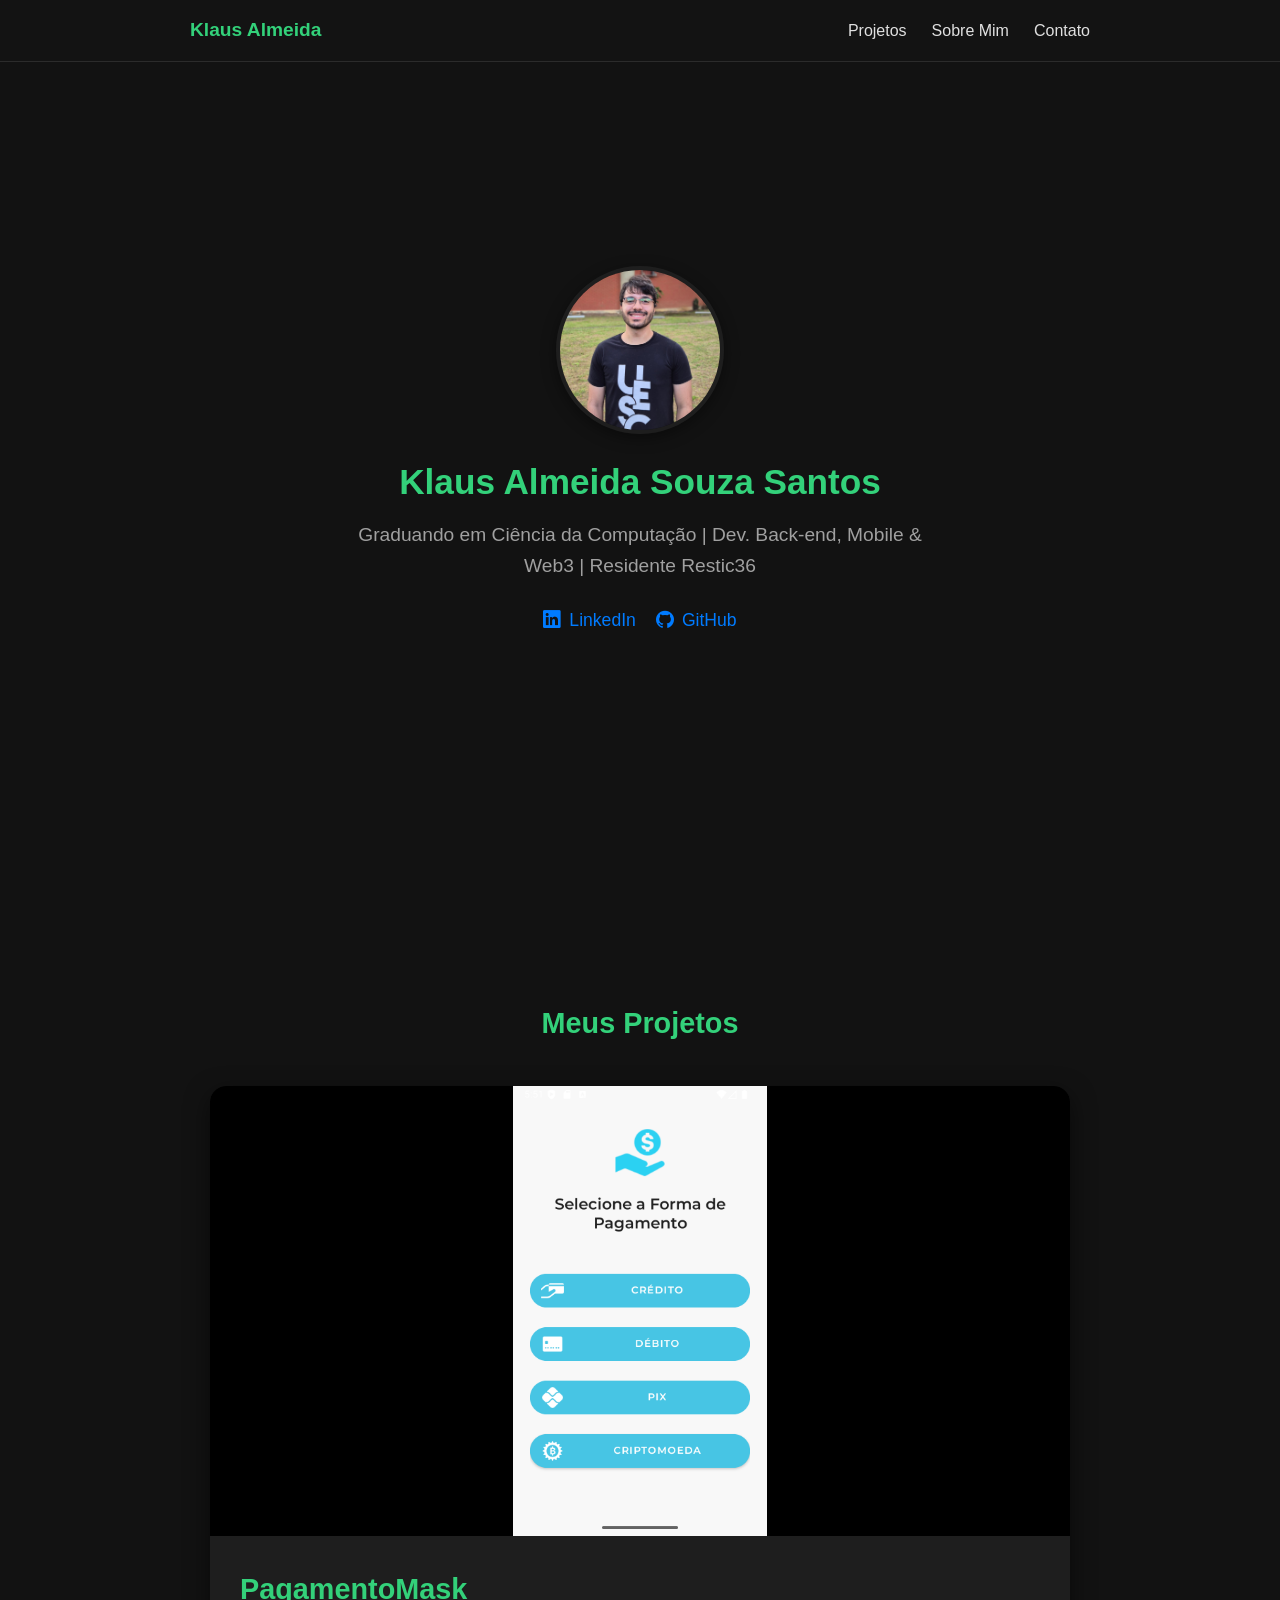
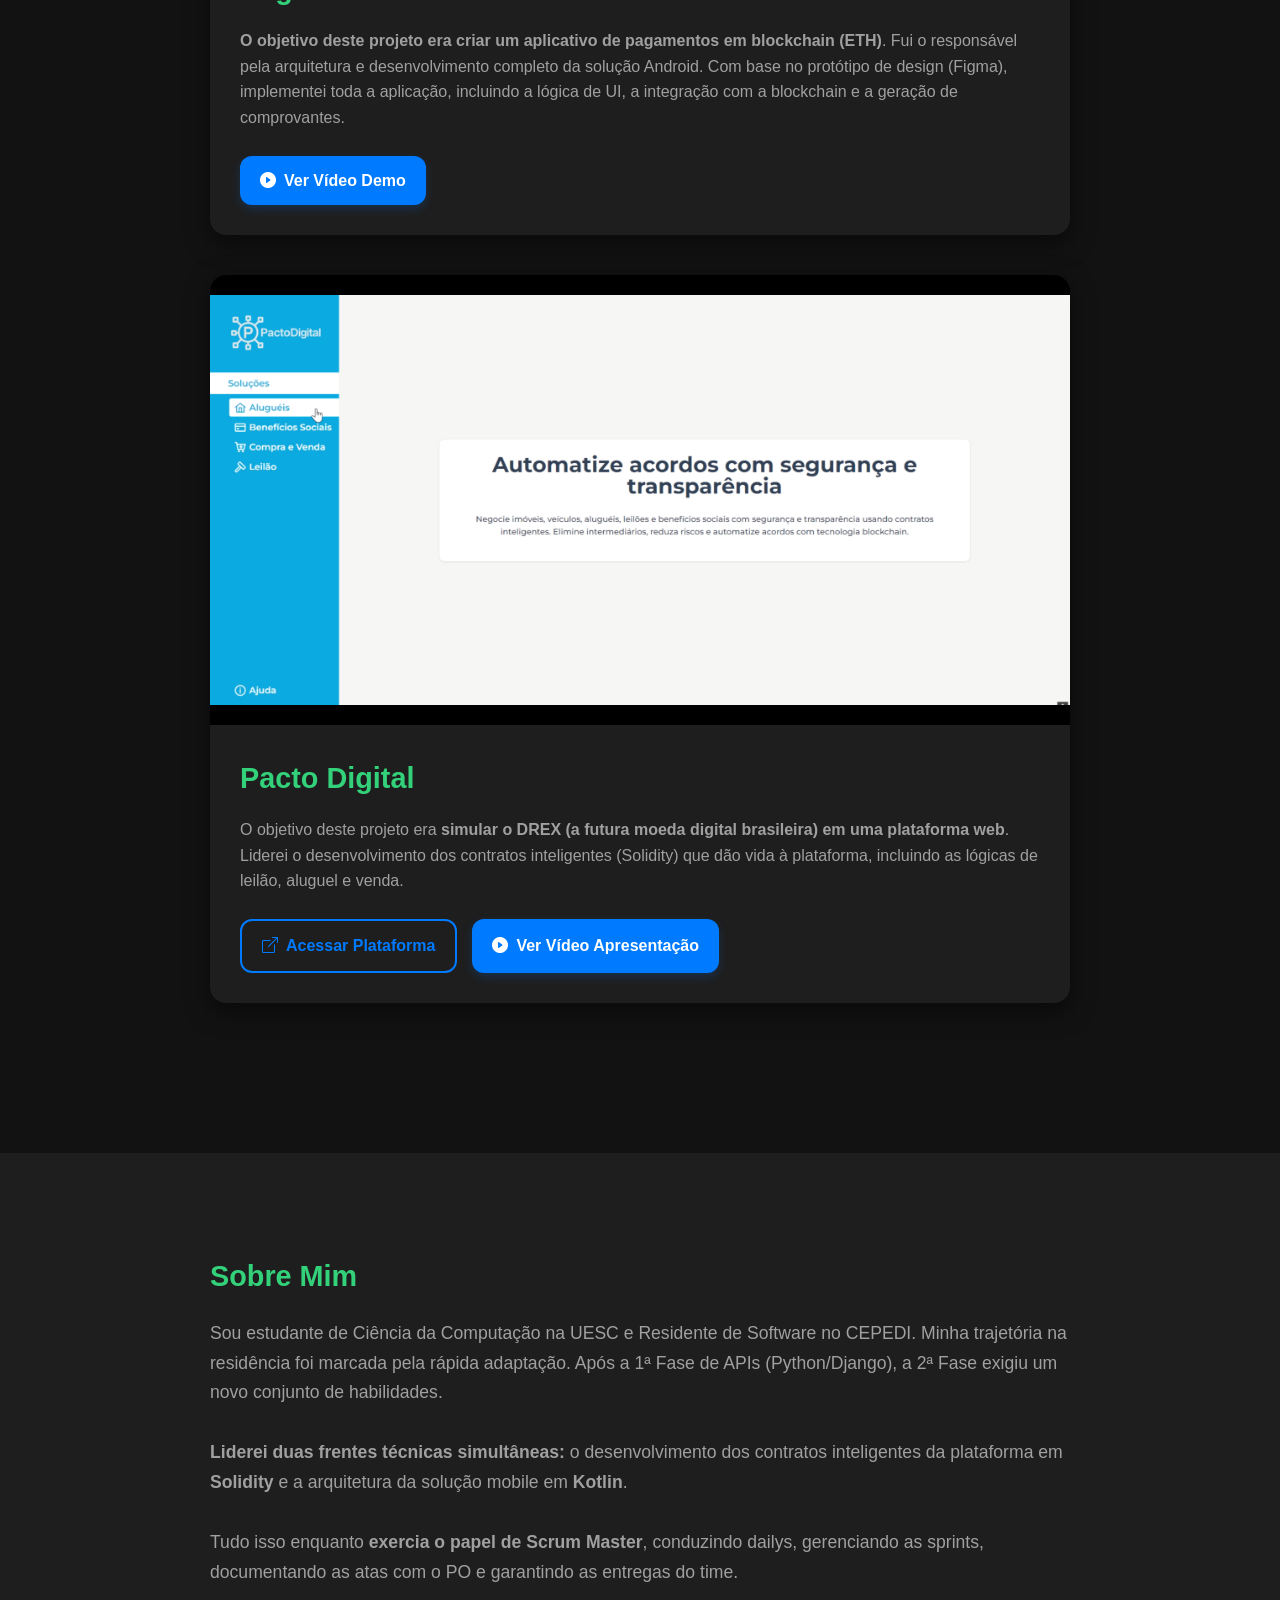
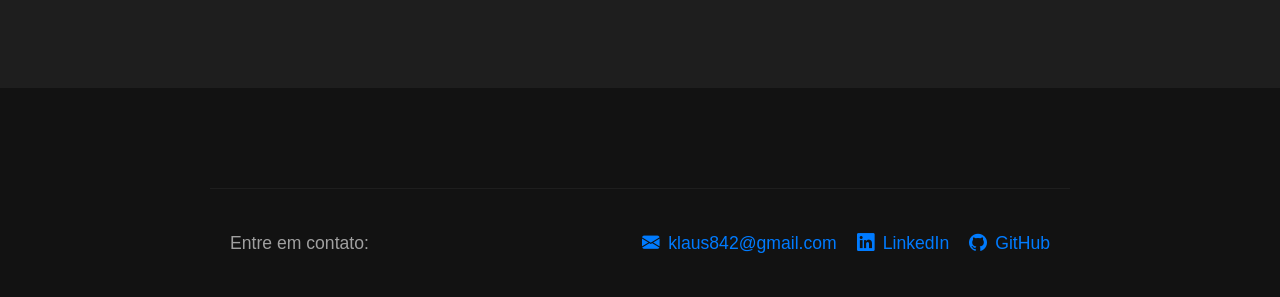
==== index.html @ fb078ffa "Versão final do portfólio" ====
<!DOCTYPE html>
<html lang="pt-br">
<head>
    <meta charset="UTF-8">
    <meta name="viewport" content="width=device-width, initial-scale=1.0">
    <title>Klaus Almeida - Portfólio de Desenvolvimento</title>
    
    <link rel="stylesheet" href="style.css">
    <link rel="stylesheet" href="https://cdn.jsdelivr.net/npm/bootstrap-icons@1.11.3/font/bootstrap-icons.min.css">
</head>
<body>

    <nav class="navbar">
        <div class="navbar-container">
            <a href="#" class="nav-logo">Klaus Almeida</a>
            <div class="nav-menu">
                <a href="#projetos" class="nav-link">Projetos</a>
                <a href="#sobre" class="nav-link">Sobre Mim</a>
                <a href="#contato" class="nav-link">Contato</a>
            </div>
        </div>
    </nav>

    <div class="container">
        <header id="hero" class="hero">
            <img src="foto-perfil.jpg" alt="Foto de Klaus Almeida" class="hero-foto">
            <h1 class="hero-nome">Klaus Almeida Souza Santos</h1>
            <p class="hero-titulo">
                Graduando em Ciência da Computação | Dev. Back-end, Mobile & Web3 | Residente Restic36
            </p>
            <div class="hero-links">
                <a href="https://www.linkedin.com/in/klausalmeida/" target="_blank" class="link-social">
                    <i class="bi bi-linkedin"></i> LinkedIn
                </a>
                <a href="https://github.com/KlausAlmeida1" target="_blank" class="link-social">
                    <i class="bi bi-github"></i> GitHub
                </a>
            </div>
        </header>

        <section id="projetos" class="projetos">
            <h2 class="titulo-secao" style="text-align: center; margin-bottom: 40px;">
                Meus Projetos
            </h2>

            <div class="card-projeto animate-on-scroll">
                <img src="print-app.png" alt="Print do App Android de Pagamentos" class="projeto-imagem">
                <div class="projeto-info">
                    <h2 class="projeto-titulo">PagamentoMask</h2>
                    <p class="projeto-descricao">
                        <strong>O objetivo deste projeto era criar um aplicativo de pagamentos em blockchain (ETH)</strong>. Fui o responsável pela arquitetura e desenvolvimento completo da solução Android. Com base no protótipo de design (Figma), implementei toda a aplicação, incluindo a lógica de UI, a integração com a blockchain e a geração de comprovantes.
                    </p>
                    <div class="projeto-links">
                        <a href="https://youtu.be/_PMYZxXqhNw" target="_blank" class="botao-projeto">
                            <i class="bi bi-play-circle-fill"></i> Ver Vídeo Demo
                        </a>
                    </div>
                </div>
            </div>

            <div class="card-projeto animate-on-scroll">
                <img src="print-web.png" alt="Print da Plataforma Pacto Digital" class="projeto-imagem">
                <div class="projeto-info">
                    <h2 class="projeto-titulo">Pacto Digital</h2>
                    <p class="projeto-descricao">
                        O objetivo deste projeto era <strong>simular o DREX (a futura moeda digital brasileira) em uma plataforma web</strong>. Liderei o desenvolvimento dos contratos inteligentes (Solidity) que dão vida à plataforma, incluindo as lógicas de leilão, aluguel e venda.
                    </p>
                    <div class="projeto-links">
                        <a href="https://projeto-drex-restic36.vercel.app/" target="_blank" class="botao-projeto botao-destaque">
                            <i class="bi bi-box-arrow-up-right"></i> Acessar Plataforma
                        </a>
                        <a href="https://youtu.be/BgSOSn-9abc" target="_blank" class="botao-projeto">
                            <i class="bi bi-play-circle-fill"></i> Ver Vídeo Apresentação
                        </a>
                    </div>
                </div>
            </div>
        </section>
    </div> <section id="sobre" class="sobre-section-fullwidth animate-on-scroll">
        <div class="container"> <div class="sobre-content">
                <h2 class="titulo-secao">Sobre Mim</h2>
                <p>
                    Sou estudante de Ciência da Computação na UESC e Residente de Software no CEPEDI. Minha trajetória na residência foi marcada pela rápida adaptação. Após a 1ª Fase de APIs (Python/Django), a 2ª Fase exigiu um novo conjunto de habilidades.
                    <br><br>
                    <strong>Liderei duas frentes técnicas simultâneas:</strong> o desenvolvimento dos contratos inteligentes da plataforma em <strong>Solidity</strong> e a arquitetura da solução mobile em <strong>Kotlin</strong>.
                    <br><br>
                    Tudo isso enquanto <strong>exercia o papel de Scrum Master</strong>, conduzindo dailys, gerenciando as sprints, documentando as atas com o PO e garantindo as entregas do time.
                </p>
            </div>
        </div>
    </section>


    <div class="container"> <footer id="contato" class="rodape">
            <p>Entre em contato:</p>
            <div class="rodape-links">
                <a href="mailto:klaus842@gmail.com" class="link-social">
                    <i class="bi bi-envelope-fill"></i> klaus842@gmail.com
                </a>
                <a href="https://www.linkedin.com/in/klausalmeida/" target="_blank" class="link-social">
                    <i class="bi bi-linkedin"></i> LinkedIn
                </a>
                <a href="https://github.com/KlausAlmeida1" target="_blank" class="link-social">
                    <i class="bi bi-github"></i> GitHub
                </a>
            </div>
        </footer>
    </div> <script>
        const elementosParaAnimar = document.querySelectorAll('.animate-on-scroll');
        const observador = new IntersectionObserver((entradas) => {
            entradas.forEach(entrada => {
                if (entrada.isIntersecting) {
                    entrada.target.classList.add('is-visible');
                    observador.unobserve(entrada.target);
                }
            });
        }, {
            threshold: 0.1
        });
        elementosParaAnimar.forEach(el => {
            observador.observe(el);
        });
    </script>

</body>
</html>
---- style.css ----
/* =======================
   CONFIGURAÇÃO GERAL E TEMA
   ======================= */
:root {
    --cor-fundo: #121212;
    --cor-card: #1E1E1E;
    --cor-texto: #E0E0E0;
    --cor-texto-secundario: #a0a0a0;
    --cor-destaque: #33D17A;
    --cor-azul: #007BFF;
    --cor-azul-hover: #3395ff;
}

html {
    scroll-behavior: smooth;
}

body {
    font-family: -apple-system, BlinkMacSystemFont, "Segoe UI", Roboto, Helvetica, Arial, sans-serif;
    background-color: var(--cor-fundo);
    color: var(--cor-texto);
    margin: 0;
    padding: 0;
    line-height: 1.6;
}

.container {
    max-width: 900px;
    margin: 0 auto;
    padding: 0 20px;
    width: 100%;
    box-sizing: border-box;
}

/* =======================
   SEÇÃO 0: NAVBAR
   ======================= */
.navbar {
    position: fixed;
    top: 0;
    left: 0;
    width: 100%;
    padding: 15px 30px;
    background-color: rgba(20, 20, 20, 0.7);
    backdrop-filter: blur(10px);
    -webkit-backdrop-filter: blur(10px);
    border-bottom: 1px solid rgba(255, 255, 255, 0.1);
    z-index: 1000;
    box-sizing: border-box; 
}

.navbar-container {
    max-width: 900px;
    margin: 0 auto;
    display: flex;
    justify-content: space-between;
    align-items: center;
}

.nav-logo {
    color: var(--cor-destaque);
    font-weight: bold;
    font-size: 1.2rem;
    text-decoration: none;
}

.nav-menu {
    display: flex;
    gap: 25px;
}

.nav-link {
    color: var(--cor-texto);
    text-decoration: none;
    font-weight: 500;
    transition: color 0.2s;
}

.nav-link:hover {
    color: var(--cor-destaque);
}


/* =======================
   SEÇÃO 1: ABERTURA (HERO)
   ======================= */
.hero {
    display: flex;
    flex-direction: column;
    justify-content: center;
    align-items: center;
    min-height: 100vh;
    margin-bottom: 80px;
    padding: 0 20px;
    text-align: center;
}

.hero-foto {
    width: 160px;
    height: 160px;
    border-radius: 50%;
    border: 4px solid var(--cor-card);
    box-shadow: 0 4px 15px rgba(0, 0, 0, 0.4);
    object-fit: cover;
    object-position: center 25%;
}

.hero-nome {
    color: var(--cor-destaque);
    font-size: 2.2rem;
    margin: 20px 0 10px 0;
}

.hero-titulo {
    font-size: 1.2rem;
    color: var(--cor-texto-secundario);
    margin: 0;
    max-width: 600px;
}

.hero-links {
    margin-top: 25px;
    display: flex;
    gap: 20px;
}


/* =======================
   SEÇÃO 2: PROJETOS
   ======================= */
.projetos {
    padding-top: 20px;
    margin-bottom: 150px; /* Espaço ANTES da seção "Sobre" */
}
   
.card-projeto {
    background-color: var(--cor-card);
    border-radius: 16px;
    margin-bottom: 40px;
    box-shadow: 0 8px 25px rgba(0, 0, 0, 0.5);
    overflow: hidden;
    transition: transform 0.3s ease;
}

.card-projeto:hover {
    transform: translateY(-5px);
}

.projeto-imagem {
    width: 100%;
    height: 450px;
    display: block;
    object-fit: contain;
    background-color: #000000;
}

.projeto-info {
    padding: 30px;
}

.projeto-titulo {
    color: var(--cor-destaque);
    font-size: 1.8rem;
    margin-top: 0;
    margin-bottom: 10px;
}

.projeto-descricao {
    font-size: 1rem;
    color: var(--cor-texto-secundario);
}

.projeto-links {
    margin-top: 25px;
    display: flex;
    flex-wrap: wrap;
    gap: 15px;
}

.botao-projeto {
    display: inline-flex;
    align-items: center;
    gap: 8px;
    background-color: var(--cor-azul);
    color: #ffffff;
    padding: 12px 20px;
    border-radius: 12px;
    text-decoration: none;
    font-weight: bold;
    font-size: 1rem;
    transition: all 0.2s ease;
    box-shadow: 0 4px 10px rgba(0, 123, 255, 0.2);
}

.botao-projeto:hover {
    background-color: var(--cor-azul-hover);
    transform: translateY(-2px);
    box-shadow: 0 6px 15px rgba(0, 123, 255, 0.4);
}

.botao-destaque {
    background-color: transparent;
    border: 2px solid var(--cor-azul);
    color: var(--cor-azul);
    box-shadow: none;
}
.botao-destaque:hover {
    background-color: var(--cor-azul);
    color: #ffffff;
    box-shadow: 0 6px 15px rgba(0, 123, 255, 0.4);
}


/* =======================
   SEÇÃO 3: SOBRE MIM (NOVO ESTILO)
   ======================= */
.titulo-secao {
    color: var(--cor-destaque);
    font-size: 1.8rem;
    margin-top: 0;
    margin-bottom: 20px;
}

/* Esta é a barra de fundo de tela cheia */
.sobre-section-fullwidth {
    background-color: var(--cor-card); /* Fundo da cor do card */
    padding: 100px 0; /* Espaçamento vertical */
    margin-bottom: 100px; /* Espaço ANTES do rodapé */
}

/* Este é o conteúdo (texto) dentro da barra */
.sobre-content {
    background-color: transparent; 
    padding: 0;
}

.sobre-content p {
    font-size: 1.1rem;
    color: var(--cor-texto-secundario);
    margin-bottom: 0;
    line-height: 1.7; /* Aumenta o espaçamento entre linhas no "Sobre" */
}


/* =======================
   SEÇÃO 4: RODAPÉ (COMO ERA ANTES)
   ======================= */
.rodape {
    text-align: center;
    border-top: 1px solid var(--cor-card);
    padding: 40px 20px;
    color: var(--cor-texto-secundario);
    
    display: flex;
    flex-direction: row;
    justify-content: space-between;
    align-items: center;
    flex-wrap: wrap;
    gap: 20px;
}

.rodape p {
    font-size: 1.1rem;
    margin: 0;
    font-weight: 500;
}

.rodape-links {
    display: flex;
    flex-direction: row;
    align-items: center;
    gap: 20px;
    flex-wrap: wrap;
    justify-content: center;
}

.link-social {
    display: inline-flex;
    align-items: center;
    gap: 8px;
    color: var(--cor-azul);
    text-decoration: none;
    font-size: 1.1rem;
    font-weight: 500;
    transition: color 0.2s;
}

.link-social:hover {
    color: var(--cor-azul-hover);
    text-decoration: underline;
}


/* ===================================
   ANIMAÇÃO DE SCROLL (CONFIÁVEL)
   =================================== */
.animate-on-scroll {
    opacity: 0;
    transform: translateY(20px);
    transition: opacity 0.6s ease-out, transform 0.6s ease-out;
}

.animate-on-scroll.is-visible {
    opacity: 1;
    transform: translateY(0);
}


/* ===================================
   CORREÇÃO DE "PULO" DO LINK (OFFSET)
   =================================== */
#projetos, #sobre, #contato {
    scroll-margin-top: 100px;
}


/* =======================
   AJUSTE PARA CELULAR
   ======================= */
@media (max-width: 768px) {
    .nav-logo {
        display: none;
    }
    .navbar-container {
        justify-content: center;
    }

    .hero {
        min-height: 90vh; 
        margin-bottom: 60px;
    }
    .hero-nome {
        font-size: 1.8rem;
    }
    .hero-titulo {
        font-size: 1rem;
    }
    
    .projeto-titulo, .titulo-secao {
        font-size: 1.5rem;
    }

    .projeto-imagem {
        height: 300px;
    }

    .projeto-info {
        padding: 20px;
    }
    
    .sobre-section-fullwidth {
        padding: 60px 20px; /* Adicionado padding lateral */
        margin-bottom: 60px;
    }

    .projetos {
        margin-bottom: 80px; 
    }

    .projeto-links {
        flex-direction: column;
        text-align: center;
    }
    
    .rodape {
        flex-direction: column;
        gap: 25px;
    }
    .rodape-links {
        flex-direction: column;
        gap: 20px;
    }
}
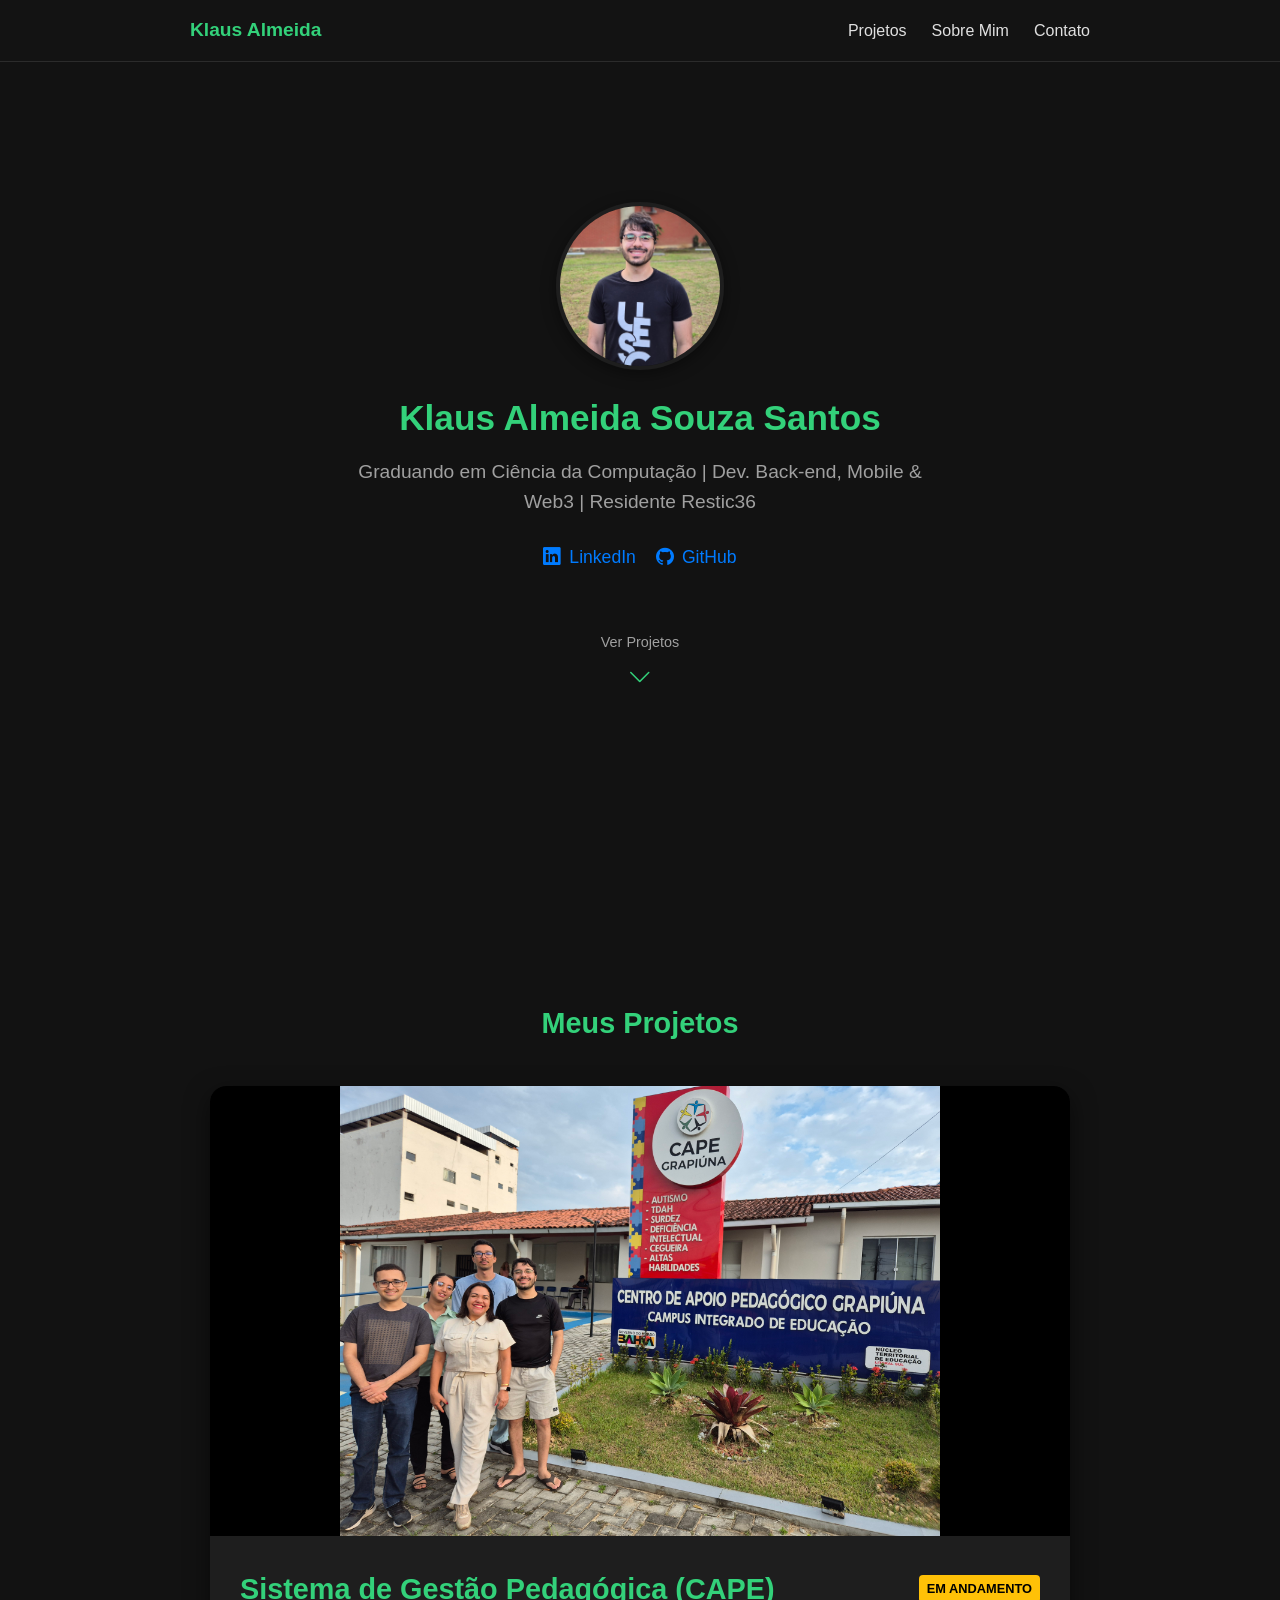
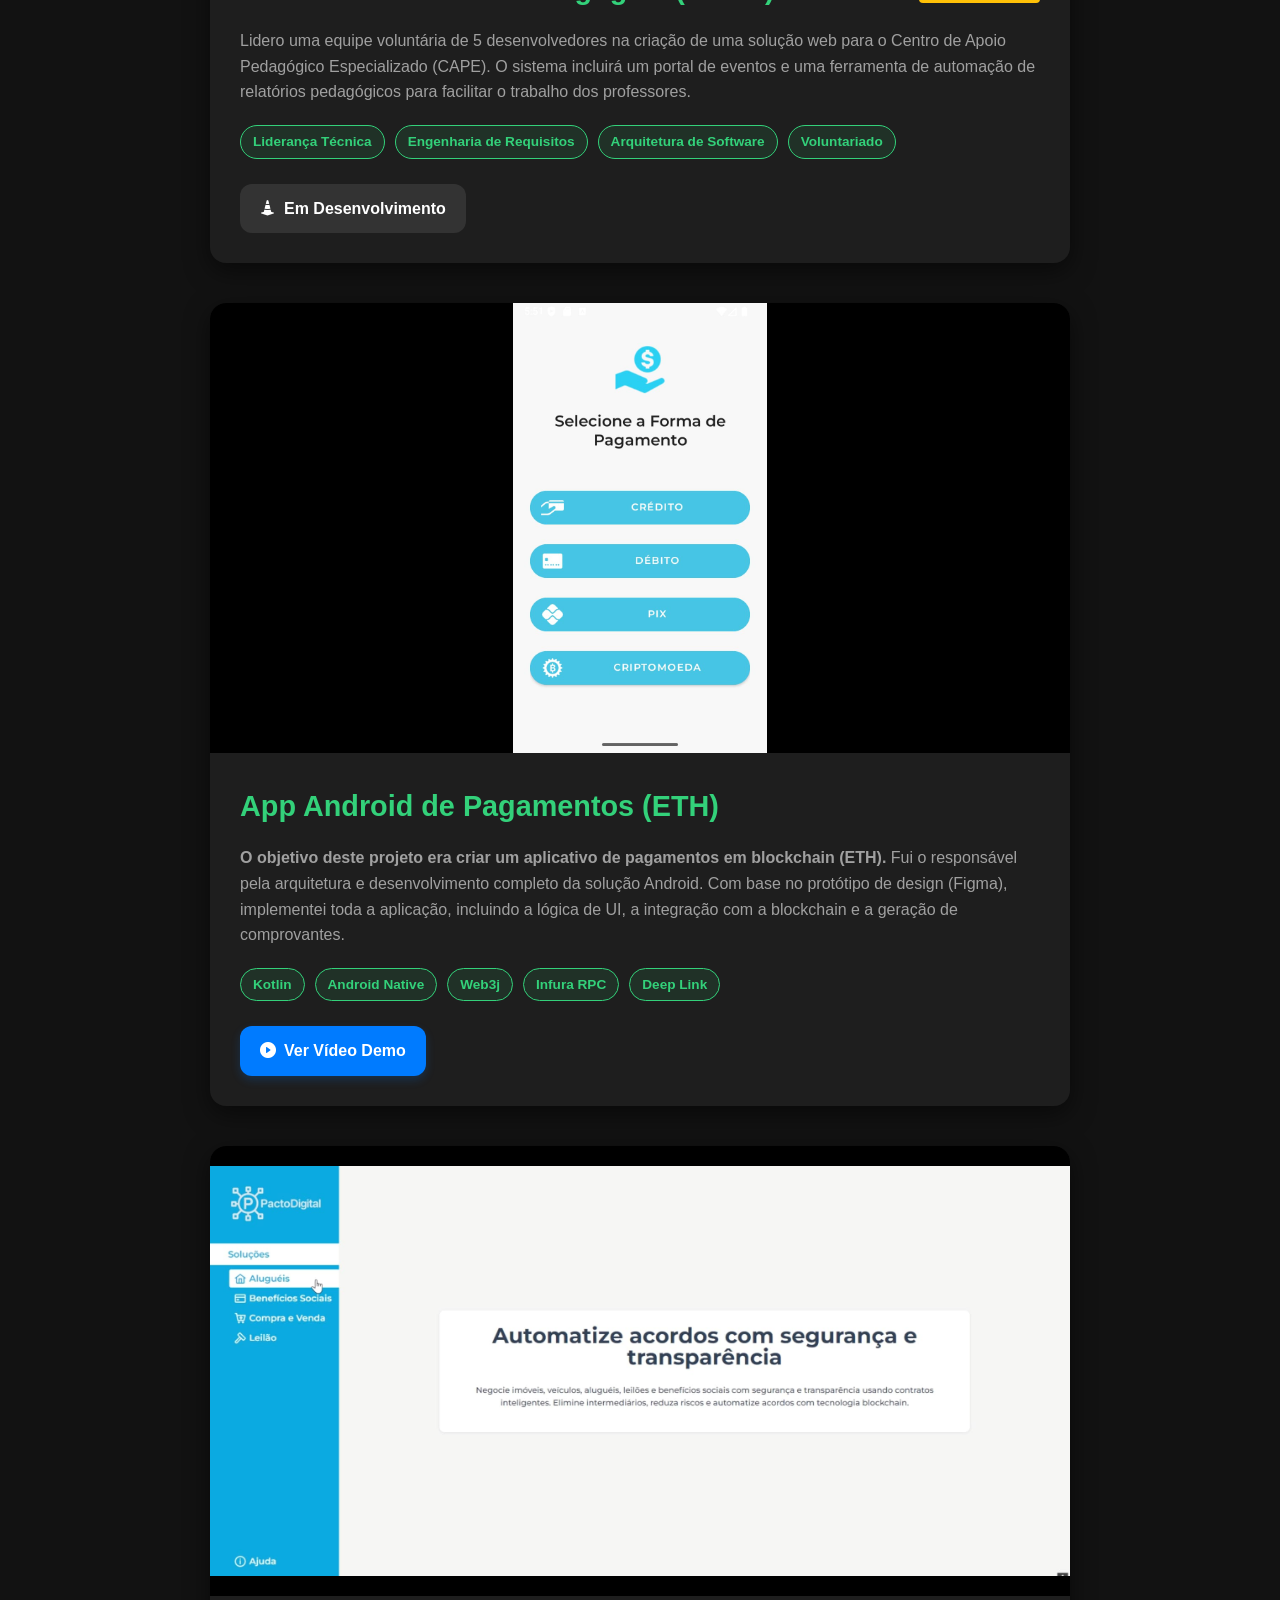
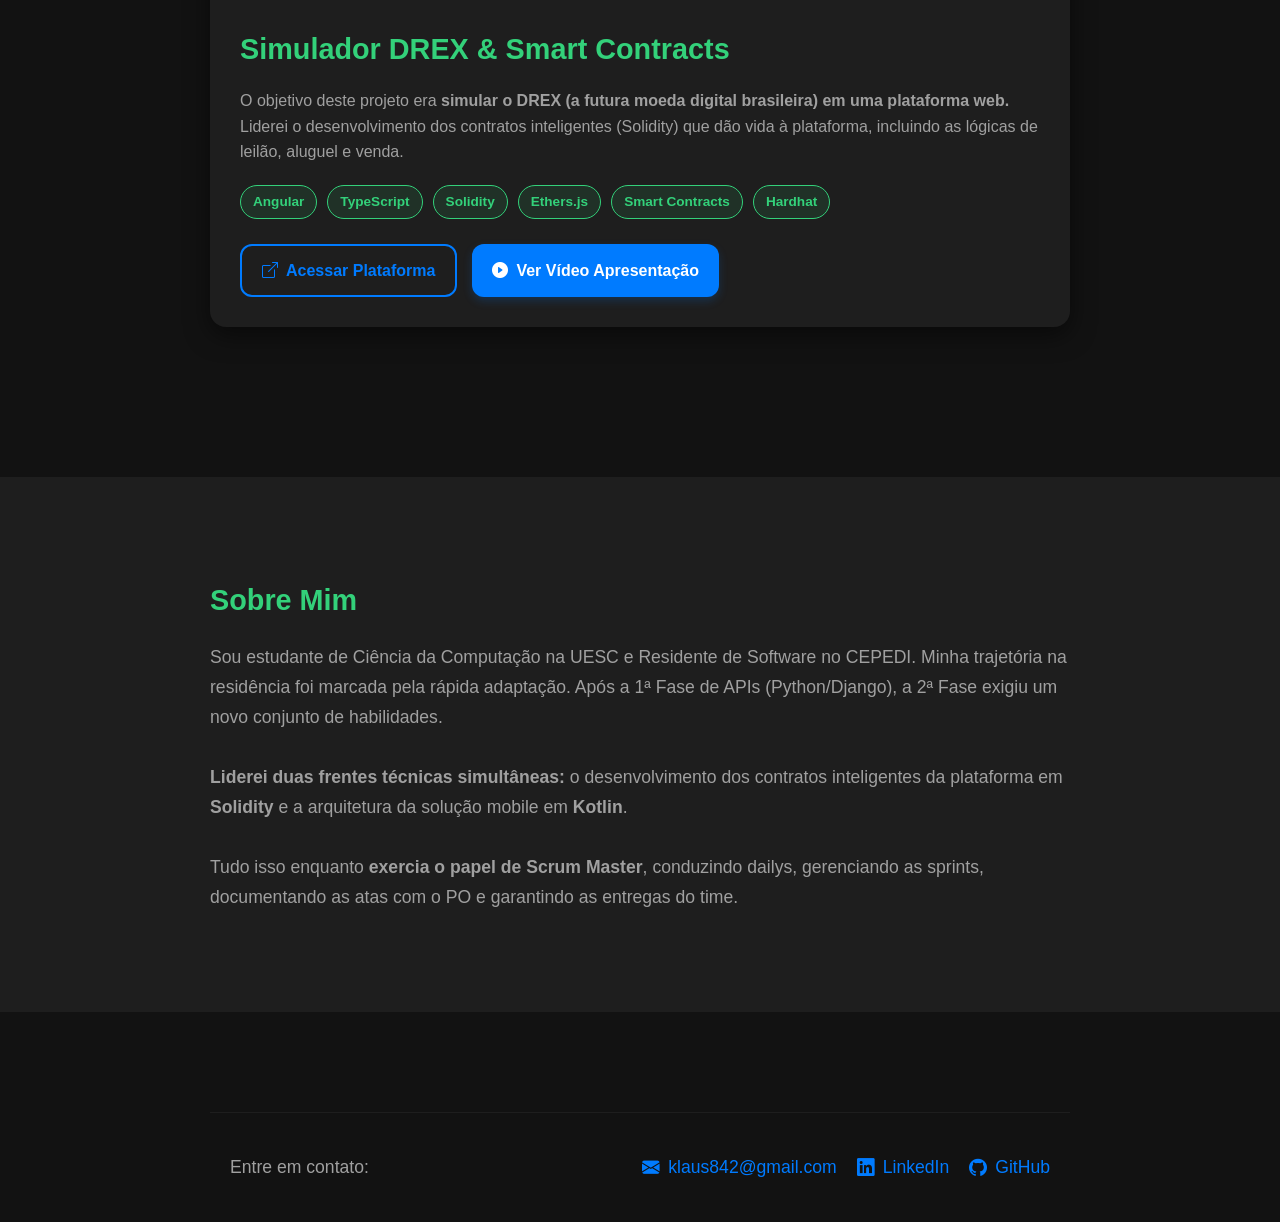
==== commit 4c0d9968: "Ajustes responsividade e novo projeto com stacks" ====
--- a/index.html
+++ b/index.html
@@ -22,13 +22,17 @@
     </nav>
 
     <div class="container">
+
         <header id="hero" class="hero">
-            <img src="foto-perfil.jpg" alt="Foto de Klaus Almeida" class="hero-foto">
-            <h1 class="hero-nome">Klaus Almeida Souza Santos</h1>
-            <p class="hero-titulo">
+            <img src="foto-perfil.jpg" alt="Foto de Klaus Almeida" class="hero-foto hero-anim">
+            
+            <h1 class="hero-nome hero-anim delay-1">Klaus Almeida Souza Santos</h1>
+            
+            <p class="hero-titulo hero-anim delay-2">
                 Graduando em Ciência da Computação | Dev. Back-end, Mobile & Web3 | Residente Restic36
             </p>
-            <div class="hero-links">
+            
+            <div class="hero-links hero-anim delay-3">
                 <a href="https://www.linkedin.com/in/klausalmeida/" target="_blank" class="link-social">
                     <i class="bi bi-linkedin"></i> LinkedIn
                 </a>
@@ -36,6 +40,11 @@
                     <i class="bi bi-github"></i> GitHub
                 </a>
             </div>
+
+            <a href="#projetos" class="scroll-indicator hero-anim delay-3">
+                <p>Ver Projetos</p>
+                <i class="bi bi-chevron-down"></i>
+            </a>
         </header>
 
         <section id="projetos" class="projetos">
@@ -44,12 +53,49 @@
             </h2>
 
             <div class="card-projeto animate-on-scroll">
-                <img src="print-app.png" alt="Print do App Android de Pagamentos" class="projeto-imagem">
+                <img src="foto-cape.jpg" alt="Equipe do Projeto CAPE Grapiúna" class="projeto-imagem" style="object-position: center;">
+                
                 <div class="projeto-info">
-                    <h2 class="projeto-titulo">PagamentoMask</h2>
+                    <div style="display: flex; justify-content: space-between; align-items: center; margin-bottom: 10px; flex-wrap: wrap; gap: 10px;">
+                        <h2 class="projeto-titulo" style="margin-bottom: 0;">Sistema de Gestão Pedagógica (CAPE)</h2>
+                        <span style="background-color: #FFC107; color: #000; padding: 4px 8px; border-radius: 4px; font-size: 0.8rem; font-weight: bold;">EM ANDAMENTO</span>
+                    </div>
+
                     <p class="projeto-descricao">
-                        <strong>O objetivo deste projeto era criar um aplicativo de pagamentos em blockchain (ETH)</strong>. Fui o responsável pela arquitetura e desenvolvimento completo da solução Android. Com base no protótipo de design (Figma), implementei toda a aplicação, incluindo a lógica de UI, a integração com a blockchain e a geração de comprovantes.
+                        Lidero uma equipe voluntária de 5 desenvolvedores na criação de uma solução web para o Centro de Apoio Pedagógico Especializado (CAPE). O sistema incluirá um portal de eventos e uma ferramenta de automação de relatórios pedagógicos para facilitar o trabalho dos professores.
                     </p>
+
+                    <div class="tech-stack">
+                        <span class="tech-tag">Liderança Técnica</span>
+                        <span class="tech-tag">Engenharia de Requisitos</span>
+                        <span class="tech-tag">Arquitetura de Software</span>
+                        <span class="tech-tag">Voluntariado</span>
+                    </div>
+
+                    <div class="projeto-links">
+                        <span class="botao-projeto" style="background-color: #333; cursor: default; box-shadow: none;">
+                            <i class="bi bi-cone-striped"></i> Em Desenvolvimento
+                        </span>
+                    </div>
+                </div>
+            </div>
+
+            <div class="card-projeto animate-on-scroll">
+                <img src="print-app.jpg" alt="Gateway de Pagamentos Blockchain" class="projeto-imagem">
+                <div class="projeto-info">
+                    <h2 class="projeto-titulo">App Android de Pagamentos (ETH)</h2>
+                    <p class="projeto-descricao">
+                        <strong>O objetivo deste projeto era criar um aplicativo de pagamentos em blockchain (ETH).</strong> Fui o responsável pela arquitetura e desenvolvimento completo da solução Android. Com base no protótipo de design (Figma), implementei toda a aplicação, incluindo a lógica de UI, a integração com a blockchain e a geração de comprovantes.
+                    </p>
+                    
+                    <div class="tech-stack">
+                        <span class="tech-tag">Kotlin</span>
+                        <span class="tech-tag">Android Native</span>
+                        <span class="tech-tag">Web3j</span>
+                        <span class="tech-tag">Infura RPC</span>
+                        <span class="tech-tag">Deep Link</span>
+                    </div>
+
                     <div class="projeto-links">
                         <a href="https://youtu.be/_PMYZxXqhNw" target="_blank" class="botao-projeto">
                             <i class="bi bi-play-circle-fill"></i> Ver Vídeo Demo
@@ -59,12 +105,22 @@
             </div>
 
             <div class="card-projeto animate-on-scroll">
-                <img src="print-web.png" alt="Print da Plataforma Pacto Digital" class="projeto-imagem">
+                <img src="print-web.jpg" alt="Print da Plataforma Pacto Digital" class="projeto-imagem">
                 <div class="projeto-info">
-                    <h2 class="projeto-titulo">Pacto Digital</h2>
+                    <h2 class="projeto-titulo">Simulador DREX & Smart Contracts</h2>
                     <p class="projeto-descricao">
-                        O objetivo deste projeto era <strong>simular o DREX (a futura moeda digital brasileira) em uma plataforma web</strong>. Liderei o desenvolvimento dos contratos inteligentes (Solidity) que dão vida à plataforma, incluindo as lógicas de leilão, aluguel e venda.
+                        O objetivo deste projeto era <strong>simular o DREX (a futura moeda digital brasileira) em uma plataforma web.</strong> Liderei o desenvolvimento dos contratos inteligentes (Solidity) que dão vida à plataforma, incluindo as lógicas de leilão, aluguel e venda.
                     </p>
+
+                    <div class="tech-stack">
+                        <span class="tech-tag">Angular</span>
+                        <span class="tech-tag">TypeScript</span>
+                        <span class="tech-tag">Solidity</span>
+                        <span class="tech-tag">Ethers.js</span>
+                        <span class="tech-tag">Smart Contracts</span>
+                        <span class="tech-tag">Hardhat</span>
+                    </div>
+
                     <div class="projeto-links">
                         <a href="https://projeto-drex-restic36.vercel.app/" target="_blank" class="botao-projeto botao-destaque">
                             <i class="bi bi-box-arrow-up-right"></i> Acessar Plataforma
--- a/style.css
+++ b/style.css
@@ -124,13 +124,61 @@
     gap: 20px;
 }
 
+/* ===================================
+   INDICADOR DE SCROLL (SETA)
+   =================================== */
+.scroll-indicator {
+    margin-top: 60px;
+    animation: bounce 2s infinite;
+    opacity: 0.8;
+    
+    /* CORREÇÃO DO SUBLINHADO ROXO */
+    text-decoration: none;       /* Remove a linha de baixo */
+    color: var(--cor-texto-secundario); /* Força a cor cinza (tira o roxo de visitado) */
+    
+    cursor: pointer;
+    display: flex;
+    flex-direction: column;
+    align-items: center;
+    transition: opacity 0.3s;
+}
+
+/* Garante que o roxo não volte mesmo depois de clicar */
+.scroll-indicator:visited, .scroll-indicator:active, .scroll-indicator:focus {
+    text-decoration: none;
+    color: var(--cor-texto-secundario);
+}
+
+.scroll-indicator:hover {
+    opacity: 1;
+    color: var(--cor-destaque); /* (Opcional) Fica verde quando passa o mouse */
+}
+
+.scroll-indicator p {
+    margin: 0;
+    font-size: 0.9rem;
+    color: inherit; /* Herda a cor do pai */
+    margin-bottom: 5px;
+}
+
+.scroll-indicator i {
+    font-size: 1.5rem;
+    color: var(--cor-destaque);
+}
+
+@keyframes bounce {
+    0%, 20%, 50%, 80%, 100% { transform: translateY(0); }
+    40% { transform: translateY(-10px); }
+    60% { transform: translateY(-5px); }
+}
+
 
 /* =======================
    SEÇÃO 2: PROJETOS
    ======================= */
 .projetos {
     padding-top: 20px;
-    margin-bottom: 150px; /* Espaço ANTES da seção "Sobre" */
+    margin-bottom: 150px; 
 }
    
 .card-projeto {
@@ -168,6 +216,25 @@
 .projeto-descricao {
     font-size: 1rem;
     color: var(--cor-texto-secundario);
+}
+
+/* NOVO: TAGS DE STACK */
+.tech-stack {
+    display: flex;
+    flex-wrap: wrap;
+    gap: 10px;
+    margin-top: 20px;
+    margin-bottom: 20px; 
+}
+
+.tech-tag {
+    background-color: rgba(51, 209, 122, 0.1); /* Fundo verde clarinho */
+    color: var(--cor-destaque); /* Texto verde */
+    border: 1px solid var(--cor-destaque); /* Borda verde fina */
+    padding: 5px 12px;
+    border-radius: 20px;
+    font-size: 0.85rem;
+    font-weight: 600;
 }
 
 .projeto-links {
@@ -212,7 +279,7 @@
 
 
 /* =======================
-   SEÇÃO 3: SOBRE MIM (NOVO ESTILO)
+   SEÇÃO 3: SOBRE MIM (EM TELA CHEIA)
    ======================= */
 .titulo-secao {
     color: var(--cor-destaque);
@@ -221,14 +288,12 @@
     margin-bottom: 20px;
 }
 
-/* Esta é a barra de fundo de tela cheia */
 .sobre-section-fullwidth {
-    background-color: var(--cor-card); /* Fundo da cor do card */
-    padding: 100px 0; /* Espaçamento vertical */
-    margin-bottom: 100px; /* Espaço ANTES do rodapé */
-}
-
-/* Este é o conteúdo (texto) dentro da barra */
+    background-color: var(--cor-card);
+    padding: 100px 0;
+    margin-bottom: 100px;
+}
+
 .sobre-content {
     background-color: transparent; 
     padding: 0;
@@ -238,19 +303,18 @@
     font-size: 1.1rem;
     color: var(--cor-texto-secundario);
     margin-bottom: 0;
-    line-height: 1.7; /* Aumenta o espaçamento entre linhas no "Sobre" */
-}
-
-
-/* =======================
-   SEÇÃO 4: RODAPÉ (COMO ERA ANTES)
+    line-height: 1.7;
+}
+
+
+/* =======================
+   SEÇÃO 4: RODAPÉ
    ======================= */
 .rodape {
     text-align: center;
     border-top: 1px solid var(--cor-card);
     padding: 40px 20px;
     color: var(--cor-texto-secundario);
-    
     display: flex;
     flex-direction: row;
     justify-content: space-between;
@@ -291,9 +355,9 @@
 }
 
 
-/* ===================================
-   ANIMAÇÃO DE SCROLL (CONFIÁVEL)
-   =================================== */
+/* =======================
+   ANIMAÇÃO DE SCROLL
+   ======================= */
 .animate-on-scroll {
     opacity: 0;
     transform: translateY(20px);
@@ -306,9 +370,9 @@
 }
 
 
-/* ===================================
-   CORREÇÃO DE "PULO" DO LINK (OFFSET)
-   =================================== */
+/* =======================
+   CORREÇÃO DE OFFSET
+   ======================= */
 #projetos, #sobre, #contato {
     scroll-margin-top: 100px;
 }
@@ -318,56 +382,107 @@
    AJUSTE PARA CELULAR
    ======================= */
 @media (max-width: 768px) {
-    .nav-logo {
-        display: none;
-    }
-    .navbar-container {
-        justify-content: center;
-    }
+    .nav-logo { display: none; }
+    .navbar-container { justify-content: center; }
 
     .hero {
         min-height: 90vh; 
         margin-bottom: 60px;
     }
-    .hero-nome {
-        font-size: 1.8rem;
-    }
+    .hero-nome { font-size: 1.8rem; }
+    .hero-titulo { font-size: 1rem; }
+    
+    .projeto-titulo, .titulo-secao { font-size: 1.5rem; }
+    .projeto-imagem { height: 300px; }
+    .projeto-info { padding: 20px; }
+    
+    .sobre-section-fullwidth { padding: 60px 20px; margin-bottom: 60px; }
+    .projetos { margin-bottom: 80px; }
+    
+    .projeto-links { flexDirection: column; textAlign: center; }
+    .rodape { flexDirection: column; gap: 25px; }
+    .rodape-links { flexDirection: column; gap: 20px; }
+}
+
+
+/* ===================================
+   ANIMAÇÃO DE ENTRADA DO HERO (CASCATA)
+   =================================== */
+
+/* 1. Define a animação: Começa invisível e embaixo, termina visível e no lugar */
+@keyframes fadeInUp {
+    from {
+        opacity: 0;
+        transform: translateY(30px); /* Começa 30px para baixo */
+    }
+    to {
+        opacity: 1;
+        transform: translateY(0);
+    }
+}
+
+/* 2. Classe base para todos os itens do Hero */
+.hero-anim {
+    opacity: 0; /* Garante que começa invisível */
+    animation: fadeInUp 0.8s ease-out forwards; /* Roda a animação por 0.8s */
+}
+
+/* 3. Os Atrasos (Delays) para criar o efeito "escadinha" */
+.delay-1 {
+    animation-delay: 0.2s; /* Espera um pouquinho */
+}
+
+.delay-2 {
+    animation-delay: 0.4s; /* Espera mais um pouco */
+}
+
+.delay-3 {
+    animation-delay: 0.6s; /* Espera quase tudo */
+}
+
+/* ===================================
+   AJUSTE 4K / ULTRA-WIDE (CORRIGIDO)
+   =================================== */
+@media (min-width: 2500px) {
+    /* 1. Aumenta a fonte base */
+    html {
+        font-size: 32px; 
+    }
+
+    /* 2. Expande o container principal */
+    .container {
+        max-width: 2400px; 
+        padding: 0 40px;
+    }
+
+    /* 3. CORREÇÃO: Aumenta a largura permitida para o texto do Hero */
+    /* Antes estava travado em 600px, agora vai para 1400px para o texto respirar */
     .hero-titulo {
-        font-size: 1rem;
-    }
-    
-    .projeto-titulo, .titulo-secao {
-        font-size: 1.5rem;
+        max-width: 1400px; 
+    }
+
+    /* 4. Ajustes de Imagem e Foto */
+    .hero-foto {
+        width: 350px;       /* Foto maior */
+        height: 350px;
+        border-width: 8px;
     }
 
     .projeto-imagem {
-        height: 300px;
-    }
-
-    .projeto-info {
-        padding: 20px;
-    }
-    
+        height: 800px; 
+    }
+
+    /* 5. Ajustes de Espaçamento */
     .sobre-section-fullwidth {
-        padding: 60px 20px; /* Adicionado padding lateral */
-        margin-bottom: 60px;
-    }
-
-    .projetos {
-        margin-bottom: 80px; 
-    }
-
-    .projeto-links {
-        flex-direction: column;
-        text-align: center;
-    }
-    
-    .rodape {
-        flex-direction: column;
-        gap: 25px;
-    }
-    .rodape-links {
-        flex-direction: column;
-        gap: 20px;
+        padding: 200px 0;
+    }
+    
+    .navbar {
+        padding: 30px 60px;
+    }
+    
+    /* 6. Garante que os ícones não fiquem gigantes demais ou desalinhados */
+    .hero-links {
+        gap: 40px;
     }
 }
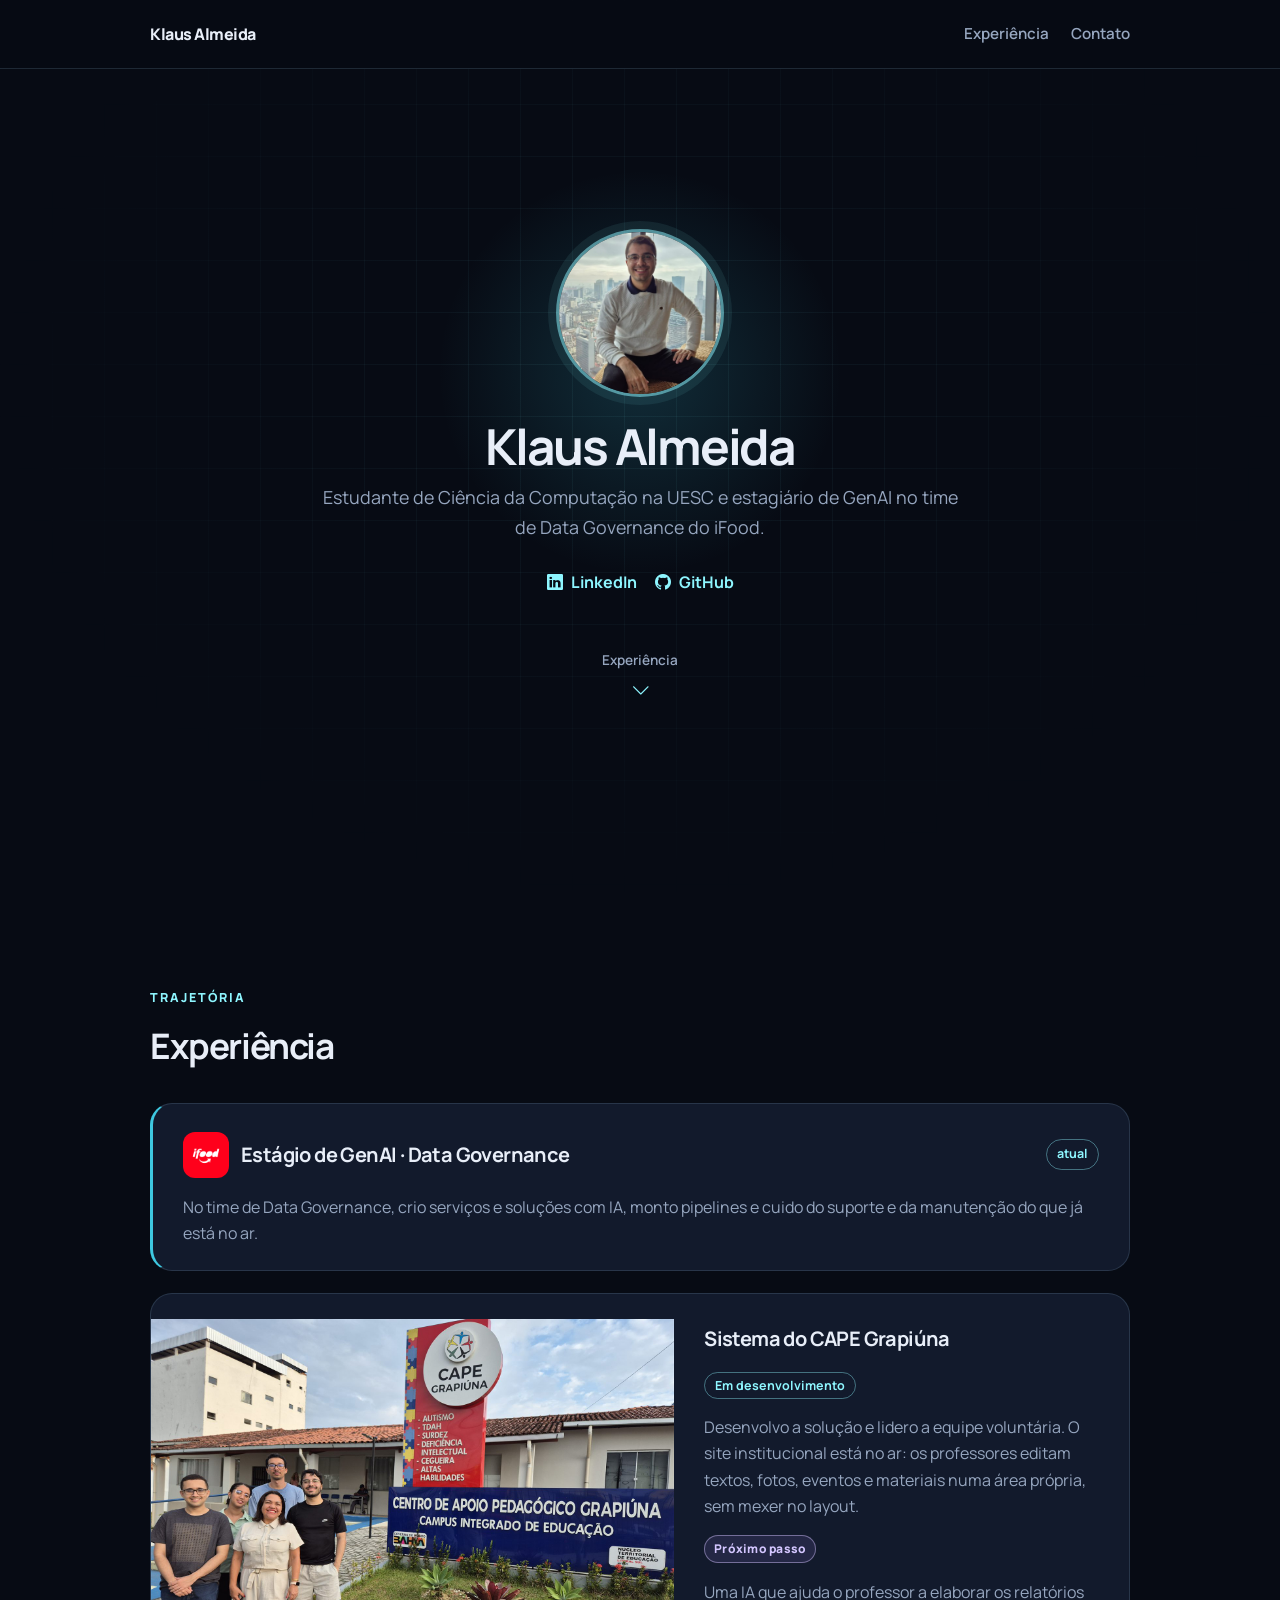
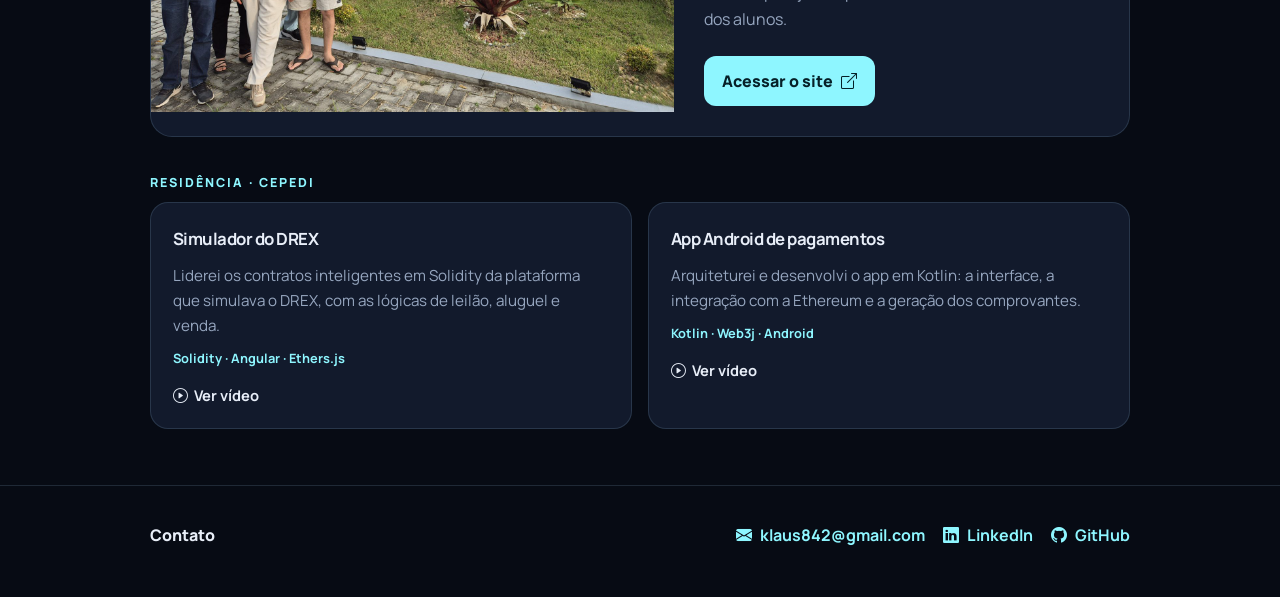
==== commit b99bac97: "Atualiza o portfólio e a página do time, e remove imagens que o site não usa. Co-authored-by: Cursor" ====
--- a/index.html
+++ b/index.html
@@ -1,182 +1,134 @@
 <!DOCTYPE html>
-<html lang="pt-br">
+<html lang="pt-BR">
 <head>
     <meta charset="UTF-8">
     <meta name="viewport" content="width=device-width, initial-scale=1.0">
-    <title>Klaus Almeida - Portfólio de Desenvolvimento</title>
-    
+    <title>Klaus Almeida — Portfólio</title>
+    <meta name="description" content="Estudante de Ciência da Computação na UESC e estagiário de GenAI no time de Data Governance do iFood. Lidera o sistema do CAPE Grapiúna.">
+    <link rel="preconnect" href="https://fonts.googleapis.com">
+    <link rel="preconnect" href="https://fonts.gstatic.com" crossorigin>
+    <link href="https://fonts.googleapis.com/css2?family=Manrope:wght@400;500;600;700;800&display=swap" rel="stylesheet">
+    <link rel="stylesheet" href="https://cdn.jsdelivr.net/npm/bootstrap-icons@1.11.3/font/bootstrap-icons.min.css">
     <link rel="stylesheet" href="style.css">
-    <link rel="stylesheet" href="https://cdn.jsdelivr.net/npm/bootstrap-icons@1.11.3/font/bootstrap-icons.min.css">
 </head>
 <body>
-
     <nav class="navbar">
         <div class="navbar-container">
-            <a href="#" class="nav-logo">Klaus Almeida</a>
+            <a href="#topo" class="nav-logo">Klaus Almeida</a>
             <div class="nav-menu">
-                <a href="#projetos" class="nav-link">Projetos</a>
-                <a href="#sobre" class="nav-link">Sobre Mim</a>
+                <a href="#experiencia" class="nav-link">Experiência</a>
                 <a href="#contato" class="nav-link">Contato</a>
             </div>
         </div>
     </nav>
 
-    <div class="container">
+    <header id="topo" class="hero">
+        <img src="foto-perfil.jpg" alt="Klaus Almeida em um escritório, com a cidade ao fundo" class="hero-foto">
+        <h1>Klaus Almeida</h1>
+        <p class="hero-titulo">Estudante de Ciência da Computação na UESC e estagiário de GenAI no time de Data Governance do iFood.</p>
+        <div class="hero-links">
+            <a href="https://www.linkedin.com/in/klausalmeida/" target="_blank" rel="noopener noreferrer">
+                <i class="bi bi-linkedin"></i> LinkedIn
+            </a>
+            <a href="https://github.com/KlausAlmeida1" target="_blank" rel="noopener noreferrer">
+                <i class="bi bi-github"></i> GitHub
+            </a>
+        </div>
+        <a href="#experiencia" class="scroll-indicator">
+            <span>Experiência</span>
+            <i class="bi bi-chevron-down"></i>
+        </a>
+    </header>
 
-        <header id="hero" class="hero">
-            <img src="foto-perfil.jpg" alt="Foto de Klaus Almeida" class="hero-foto hero-anim">
-            
-            <h1 class="hero-nome hero-anim delay-1">Klaus Almeida Souza Santos</h1>
-            
-            <p class="hero-titulo hero-anim delay-2">
-                Graduando em Ciência da Computação | Dev. Back-end, Mobile & Web3 | Residente Restic36
-            </p>
-            
-            <div class="hero-links hero-anim delay-3">
-                <a href="https://www.linkedin.com/in/klausalmeida/" target="_blank" class="link-social">
-                    <i class="bi bi-linkedin"></i> LinkedIn
-                </a>
-                <a href="https://github.com/KlausAlmeida1" target="_blank" class="link-social">
-                    <i class="bi bi-github"></i> GitHub
-                </a>
-            </div>
+    <main>
+        <section id="experiencia" class="secao">
+            <div class="container">
+                <div class="reveal">
+                    <p class="eyebrow">Trajetória</p>
+                    <h2>Experiência</h2>
+                </div>
 
-            <a href="#projetos" class="scroll-indicator hero-anim delay-3">
-                <p>Ver Projetos</p>
-                <i class="bi bi-chevron-down"></i>
-            </a>
-        </header>
+                <article class="bloco-ifood reveal">
+                    <div class="bloco-topo">
+                        <div class="ifood-titulo">
+                            <img src="logo-ifood.png" alt="iFood" class="logo-ifood">
+                            <h3>Estágio de GenAI · Data Governance</h3>
+                        </div>
+                        <span class="pill">atual</span>
+                    </div>
+                    <p>No time de Data Governance, crio serviços e soluções com IA, monto pipelines e cuido do suporte e da manutenção do que já está no ar.</p>
+                </article>
 
-        <section id="projetos" class="projetos">
-            <h2 class="titulo-secao" style="text-align: center; margin-bottom: 40px;">
-                Meus Projetos
-            </h2>
-
-            <div class="card-projeto animate-on-scroll">
-                <img src="foto-cape.jpg" alt="Equipe do Projeto CAPE Grapiúna" class="projeto-imagem" style="object-position: center;">
-                
-                <div class="projeto-info">
-                    <div style="display: flex; justify-content: space-between; align-items: center; margin-bottom: 10px; flex-wrap: wrap; gap: 10px;">
-                        <h2 class="projeto-titulo" style="margin-bottom: 0;">Sistema de Gestão Pedagógica (CAPE)</h2>
-                        <span style="background-color: #FFC107; color: #000; padding: 4px 8px; border-radius: 4px; font-size: 0.8rem; font-weight: bold;">EM ANDAMENTO</span>
-                    </div>
-
-                    <p class="projeto-descricao">
-                        Lidero uma equipe voluntária de 5 desenvolvedores na criação de uma solução web para o Centro de Apoio Pedagógico Especializado (CAPE). O sistema incluirá um portal de eventos e uma ferramenta de automação de relatórios pedagógicos para facilitar o trabalho dos professores.
-                    </p>
-
-                    <div class="tech-stack">
-                        <span class="tech-tag">Liderança Técnica</span>
-                        <span class="tech-tag">Engenharia de Requisitos</span>
-                        <span class="tech-tag">Arquitetura de Software</span>
-                        <span class="tech-tag">Voluntariado</span>
-                    </div>
-
-                    <div class="projeto-links">
-                        <span class="botao-projeto" style="background-color: #333; cursor: default; box-shadow: none;">
-                            <i class="bi bi-cone-striped"></i> Em Desenvolvimento
-                        </span>
-                    </div>
-                </div>
-            </div>
-
-            <div class="card-projeto animate-on-scroll">
-                <img src="print-app.jpg" alt="Gateway de Pagamentos Blockchain" class="projeto-imagem">
-                <div class="projeto-info">
-                    <h2 class="projeto-titulo">App Android de Pagamentos (ETH)</h2>
-                    <p class="projeto-descricao">
-                        <strong>O objetivo deste projeto era criar um aplicativo de pagamentos em blockchain (ETH).</strong> Fui o responsável pela arquitetura e desenvolvimento completo da solução Android. Com base no protótipo de design (Figma), implementei toda a aplicação, incluindo a lógica de UI, a integração com a blockchain e a geração de comprovantes.
-                    </p>
-                    
-                    <div class="tech-stack">
-                        <span class="tech-tag">Kotlin</span>
-                        <span class="tech-tag">Android Native</span>
-                        <span class="tech-tag">Web3j</span>
-                        <span class="tech-tag">Infura RPC</span>
-                        <span class="tech-tag">Deep Link</span>
-                    </div>
-
-                    <div class="projeto-links">
-                        <a href="https://youtu.be/_PMYZxXqhNw" target="_blank" class="botao-projeto">
-                            <i class="bi bi-play-circle-fill"></i> Ver Vídeo Demo
+                <article class="card-cape reveal">
+                    <img src="foto-cape-web.jpg" alt="Equipe do projeto em frente à placa do CAPE Grapiúna" class="cape-foto">
+                    <div class="cape-info">
+                        <h3>Sistema do CAPE Grapiúna</h3>
+                        <p class="cape-rotulo"><span class="pill">Em desenvolvimento</span></p>
+                        <p>Desenvolvo a solução e lidero a equipe voluntária. O site institucional está no ar: os professores editam textos, fotos, eventos e materiais numa área própria, sem mexer no layout.</p>
+                        <p class="cape-rotulo"><span class="chip-ia">Próximo passo</span></p>
+                        <p>Uma IA que ajuda o professor a elaborar os relatórios dos alunos.</p>
+                        <a class="botao" href="https://capegrapiuna.com.br" target="_blank" rel="noopener noreferrer">
+                            Acessar o site <i class="bi bi-box-arrow-up-right"></i>
                         </a>
                     </div>
-                </div>
-            </div>
+                </article>
 
-            <div class="card-projeto animate-on-scroll">
-                <img src="print-web.jpg" alt="Print da Plataforma Pacto Digital" class="projeto-imagem">
-                <div class="projeto-info">
-                    <h2 class="projeto-titulo">Simulador DREX & Smart Contracts</h2>
-                    <p class="projeto-descricao">
-                        O objetivo deste projeto era <strong>simular o DREX (a futura moeda digital brasileira) em uma plataforma web.</strong> Liderei o desenvolvimento dos contratos inteligentes (Solidity) que dão vida à plataforma, incluindo as lógicas de leilão, aluguel e venda.
-                    </p>
-
-                    <div class="tech-stack">
-                        <span class="tech-tag">Angular</span>
-                        <span class="tech-tag">TypeScript</span>
-                        <span class="tech-tag">Solidity</span>
-                        <span class="tech-tag">Ethers.js</span>
-                        <span class="tech-tag">Smart Contracts</span>
-                        <span class="tech-tag">Hardhat</span>
-                    </div>
-
-                    <div class="projeto-links">
-                        <a href="https://projeto-drex-restic36.vercel.app/" target="_blank" class="botao-projeto botao-destaque">
-                            <i class="bi bi-box-arrow-up-right"></i> Acessar Plataforma
-                        </a>
-                        <a href="https://youtu.be/BgSOSn-9abc" target="_blank" class="botao-projeto">
-                            <i class="bi bi-play-circle-fill"></i> Ver Vídeo Apresentação
-                        </a>
+                <div class="cepedi">
+                    <p class="eyebrow reveal">Residência · CEPEDI</p>
+                    <div class="cards-cepedi">
+                        <article class="reveal" style="--reveal-delay: 0ms">
+                            <h3>Simulador do DREX</h3>
+                            <p>Liderei os contratos inteligentes em Solidity da plataforma que simulava o DREX, com as lógicas de leilão, aluguel e venda.</p>
+                            <p class="tags">Solidity · Angular · Ethers.js</p>
+                            <a href="https://youtu.be/BgSOSn-9abc" target="_blank" rel="noopener noreferrer">
+                                <i class="bi bi-play-circle"></i> Ver vídeo
+                            </a>
+                        </article>
+                        <article class="reveal" style="--reveal-delay: 120ms">
+                            <h3>App Android de pagamentos</h3>
+                            <p>Arquiteturei e desenvolvi o app em Kotlin: a interface, a integração com a Ethereum e a geração dos comprovantes.</p>
+                            <p class="tags">Kotlin · Web3j · Android</p>
+                            <a href="https://youtu.be/_PMYZxXqhNw" target="_blank" rel="noopener noreferrer">
+                                <i class="bi bi-play-circle"></i> Ver vídeo
+                            </a>
+                        </article>
                     </div>
                 </div>
             </div>
         </section>
-    </div> <section id="sobre" class="sobre-section-fullwidth animate-on-scroll">
-        <div class="container"> <div class="sobre-content">
-                <h2 class="titulo-secao">Sobre Mim</h2>
-                <p>
-                    Sou estudante de Ciência da Computação na UESC e Residente de Software no CEPEDI. Minha trajetória na residência foi marcada pela rápida adaptação. Após a 1ª Fase de APIs (Python/Django), a 2ª Fase exigiu um novo conjunto de habilidades.
-                    <br><br>
-                    <strong>Liderei duas frentes técnicas simultâneas:</strong> o desenvolvimento dos contratos inteligentes da plataforma em <strong>Solidity</strong> e a arquitetura da solução mobile em <strong>Kotlin</strong>.
-                    <br><br>
-                    Tudo isso enquanto <strong>exercia o papel de Scrum Master</strong>, conduzindo dailys, gerenciando as sprints, documentando as atas com o PO e garantindo as entregas do time.
-                </p>
+    </main>
+
+    <footer id="contato" class="contato">
+        <div class="container contato-linha reveal">
+            <p>Contato</p>
+            <div class="contato-links">
+                <a href="mailto:klaus842@gmail.com"><i class="bi bi-envelope-fill"></i> klaus842@gmail.com</a>
+                <a href="https://www.linkedin.com/in/klausalmeida/" target="_blank" rel="noopener noreferrer"><i class="bi bi-linkedin"></i> LinkedIn</a>
+                <a href="https://github.com/KlausAlmeida1" target="_blank" rel="noopener noreferrer"><i class="bi bi-github"></i> GitHub</a>
             </div>
         </div>
-    </section>
-
-
-    <div class="container"> <footer id="contato" class="rodape">
-            <p>Entre em contato:</p>
-            <div class="rodape-links">
-                <a href="mailto:klaus842@gmail.com" class="link-social">
-                    <i class="bi bi-envelope-fill"></i> klaus842@gmail.com
-                </a>
-                <a href="https://www.linkedin.com/in/klausalmeida/" target="_blank" class="link-social">
-                    <i class="bi bi-linkedin"></i> LinkedIn
-                </a>
-                <a href="https://github.com/KlausAlmeida1" target="_blank" class="link-social">
-                    <i class="bi bi-github"></i> GitHub
-                </a>
-            </div>
-        </footer>
-    </div> <script>
-        const elementosParaAnimar = document.querySelectorAll('.animate-on-scroll');
-        const observador = new IntersectionObserver((entradas) => {
-            entradas.forEach(entrada => {
-                if (entrada.isIntersecting) {
-                    entrada.target.classList.add('is-visible');
-                    observador.unobserve(entrada.target);
+    </footer>
+    <script>
+        (function () {
+            var reduceMotion = window.matchMedia("(prefers-reduced-motion: reduce)").matches;
+            var targets = document.querySelectorAll(".reveal");
+            if (!targets.length || reduceMotion || !("IntersectionObserver" in window)) return;
+            document.documentElement.classList.add("js");
+            var observer = new IntersectionObserver(function (entries) {
+                entries.forEach(function (entry) {
+                    if (!entry.isIntersecting) return;
+                    entry.target.classList.add("is-visible");
+                    observer.unobserve(entry.target);
+                });
+            }, { rootMargin: "0px", threshold: 0.01 });
+            targets.forEach(function (node) {
+                if (node.getBoundingClientRect().top < window.innerHeight) {
+                    node.classList.add("is-visible");
+                } else {
+                    observer.observe(node);
                 }
             });
-        }, {
-            threshold: 0.1
-        });
-        elementosParaAnimar.forEach(el => {
-            observador.observe(el);
-        });
+        })();
     </script>
-
 </body>
-</html>+</html>
--- a/style.css
+++ b/style.css
@@ -1,488 +1,547 @@
-/* =======================
-   CONFIGURAÇÃO GERAL E TEMA
-   ======================= */
 :root {
-    --cor-fundo: #121212;
-    --cor-card: #1E1E1E;
-    --cor-texto: #E0E0E0;
-    --cor-texto-secundario: #a0a0a0;
-    --cor-destaque: #33D17A;
-    --cor-azul: #007BFF;
-    --cor-azul-hover: #3395ff;
-}
+    --bg: #070b14;
+    --bg-2: #10182a;
+    --card: #121a2c;
+    --text: #e8eef8;
+    --muted: #96a6bf;
+    --cyan: #8ef6ff;
+    --cyan-deep: #3ec8e0;
+    --violet: #d4c6ff;
+    --line: rgba(158, 196, 230, 0.16);
+    --font: "Manrope", "Segoe UI", sans-serif;
+}
+
+* { box-sizing: border-box; }
 
 html {
     scroll-behavior: smooth;
+    background: var(--bg);
+    min-height: 100%;
 }
 
 body {
-    font-family: -apple-system, BlinkMacSystemFont, "Segoe UI", Roboto, Helvetica, Arial, sans-serif;
-    background-color: var(--cor-fundo);
-    color: var(--cor-texto);
     margin: 0;
-    padding: 0;
-    line-height: 1.6;
-}
+    font-family: var(--font);
+    background: var(--bg);
+    color: var(--text);
+    line-height: 1.65;
+}
+
+img { max-width: 100%; display: block; }
+
+a { color: var(--cyan); }
 
 .container {
-    max-width: 900px;
+    width: min(980px, calc(100% - 40px));
     margin: 0 auto;
-    padding: 0 20px;
-    width: 100%;
-    box-sizing: border-box;
-}
-
-/* =======================
-   SEÇÃO 0: NAVBAR
-   ======================= */
+}
+
 .navbar {
     position: fixed;
-    top: 0;
-    left: 0;
-    width: 100%;
-    padding: 15px 30px;
-    background-color: rgba(20, 20, 20, 0.7);
-    backdrop-filter: blur(10px);
-    -webkit-backdrop-filter: blur(10px);
-    border-bottom: 1px solid rgba(255, 255, 255, 0.1);
-    z-index: 1000;
-    box-sizing: border-box; 
+    inset: 0 0 auto 0;
+    z-index: 10;
+    background: rgba(7, 11, 20, 0.78);
+    backdrop-filter: blur(14px);
+    border-bottom: 1px solid var(--line);
 }
 
 .navbar-container {
-    max-width: 900px;
+    width: min(980px, calc(100% - 40px));
     margin: 0 auto;
-    display: flex;
+    min-height: 68px;
+    display: flex;
+    align-items: center;
     justify-content: space-between;
-    align-items: center;
+    gap: 20px;
 }
 
 .nav-logo {
-    color: var(--cor-destaque);
-    font-weight: bold;
-    font-size: 1.2rem;
-    text-decoration: none;
-}
-
-.nav-menu {
-    display: flex;
-    gap: 25px;
-}
+    color: var(--text);
+    text-decoration: none;
+    font-weight: 800;
+    letter-spacing: -0.03em;
+}
+
+.nav-menu { display: flex; gap: 22px; }
 
 .nav-link {
-    color: var(--cor-texto);
-    text-decoration: none;
-    font-weight: 500;
-    transition: color 0.2s;
-}
-
-.nav-link:hover {
-    color: var(--cor-destaque);
-}
-
-
-/* =======================
-   SEÇÃO 1: ABERTURA (HERO)
-   ======================= */
+    color: var(--muted);
+    text-decoration: none;
+    font-size: 0.95rem;
+    font-weight: 600;
+}
+
+.nav-link:hover { color: var(--cyan); }
+
 .hero {
+    position: relative;
+    isolation: isolate;
+    min-height: 100vh;
     display: flex;
     flex-direction: column;
+    align-items: center;
     justify-content: center;
-    align-items: center;
-    min-height: 100vh;
-    margin-bottom: 80px;
-    padding: 0 20px;
     text-align: center;
+    padding: 108px 20px 72px;
+    overflow: hidden;
+}
+
+.hero::before {
+    content: "";
+    position: absolute;
+    inset: 0;
+    z-index: -1;
+    background-image:
+        linear-gradient(rgba(142, 246, 255, 0.055) 1px, transparent 1px),
+        linear-gradient(90deg, rgba(142, 246, 255, 0.055) 1px, transparent 1px);
+    background-size: 52px 52px;
+    mask-image: radial-gradient(ellipse at 50% 42%, #000 10%, transparent 72%);
+}
+
+.hero::after {
+    content: "";
+    position: absolute;
+    z-index: -1;
+    width: 420px;
+    height: 420px;
+    top: 18%;
+    border-radius: 50%;
+    background: radial-gradient(circle, rgba(62, 200, 224, 0.18), transparent 68%);
 }
 
 .hero-foto {
-    width: 160px;
-    height: 160px;
+    width: 168px;
+    height: 168px;
     border-radius: 50%;
-    border: 4px solid var(--cor-card);
-    box-shadow: 0 4px 15px rgba(0, 0, 0, 0.4);
     object-fit: cover;
-    object-position: center 25%;
-}
-
-.hero-nome {
-    color: var(--cor-destaque);
-    font-size: 2.2rem;
-    margin: 20px 0 10px 0;
+    object-position: center 30%;
+    border: 3px solid rgba(142, 246, 255, 0.55);
+    box-shadow: 0 0 0 8px rgba(142, 246, 255, 0.08);
+}
+
+h1 {
+    margin: 22px 0 10px;
+    font-size: clamp(2rem, 4vw, 3.1rem);
+    letter-spacing: -0.045em;
+    line-height: 1.1;
 }
 
 .hero-titulo {
-    font-size: 1.2rem;
-    color: var(--cor-texto-secundario);
+    max-width: 640px;
     margin: 0;
-    max-width: 600px;
+    color: var(--muted);
+    font-size: 1.12rem;
 }
 
 .hero-links {
-    margin-top: 25px;
-    display: flex;
-    gap: 20px;
-}
-
-/* ===================================
-   INDICADOR DE SCROLL (SETA)
-   =================================== */
+    display: flex;
+    gap: 18px;
+    margin-top: 26px;
+}
+
+.hero-links a,
+.contato a {
+    display: inline-flex;
+    align-items: center;
+    gap: 8px;
+    color: var(--cyan);
+    text-decoration: none;
+    font-weight: 700;
+}
+
+.hero-links a:hover,
+.contato a:hover { color: #fff; }
+
 .scroll-indicator {
-    margin-top: 60px;
-    animation: bounce 2s infinite;
-    opacity: 0.8;
-    
-    /* CORREÇÃO DO SUBLINHADO ROXO */
-    text-decoration: none;       /* Remove a linha de baixo */
-    color: var(--cor-texto-secundario); /* Força a cor cinza (tira o roxo de visitado) */
-    
-    cursor: pointer;
+    margin-top: 54px;
     display: flex;
     flex-direction: column;
     align-items: center;
-    transition: opacity 0.3s;
-}
-
-/* Garante que o roxo não volte mesmo depois de clicar */
-.scroll-indicator:visited, .scroll-indicator:active, .scroll-indicator:focus {
-    text-decoration: none;
-    color: var(--cor-texto-secundario);
-}
-
-.scroll-indicator:hover {
-    opacity: 1;
-    color: var(--cor-destaque); /* (Opcional) Fica verde quando passa o mouse */
-}
-
-.scroll-indicator p {
-    margin: 0;
-    font-size: 0.9rem;
-    color: inherit; /* Herda a cor do pai */
-    margin-bottom: 5px;
-}
-
-.scroll-indicator i {
-    font-size: 1.5rem;
-    color: var(--cor-destaque);
-}
-
-@keyframes bounce {
-    0%, 20%, 50%, 80%, 100% { transform: translateY(0); }
-    40% { transform: translateY(-10px); }
-    60% { transform: translateY(-5px); }
-}
-
-
-/* =======================
-   SEÇÃO 2: PROJETOS
-   ======================= */
-.projetos {
-    padding-top: 20px;
-    margin-bottom: 150px; 
-}
-   
-.card-projeto {
-    background-color: var(--cor-card);
-    border-radius: 16px;
-    margin-bottom: 40px;
-    box-shadow: 0 8px 25px rgba(0, 0, 0, 0.5);
-    overflow: hidden;
-    transition: transform 0.3s ease;
-}
-
-.card-projeto:hover {
-    transform: translateY(-5px);
-}
-
-.projeto-imagem {
-    width: 100%;
-    height: 450px;
-    display: block;
-    object-fit: contain;
-    background-color: #000000;
-}
-
-.projeto-info {
-    padding: 30px;
-}
-
-.projeto-titulo {
-    color: var(--cor-destaque);
-    font-size: 1.8rem;
-    margin-top: 0;
-    margin-bottom: 10px;
-}
-
-.projeto-descricao {
-    font-size: 1rem;
-    color: var(--cor-texto-secundario);
-}
-
-/* NOVO: TAGS DE STACK */
-.tech-stack {
-    display: flex;
-    flex-wrap: wrap;
-    gap: 10px;
-    margin-top: 20px;
-    margin-bottom: 20px; 
-}
-
-.tech-tag {
-    background-color: rgba(51, 209, 122, 0.1); /* Fundo verde clarinho */
-    color: var(--cor-destaque); /* Texto verde */
-    border: 1px solid var(--cor-destaque); /* Borda verde fina */
-    padding: 5px 12px;
-    border-radius: 20px;
+    gap: 4px;
+    color: var(--muted);
+    text-decoration: none;
     font-size: 0.85rem;
     font-weight: 600;
 }
 
-.projeto-links {
-    margin-top: 25px;
-    display: flex;
+.scroll-indicator i { color: var(--cyan); font-size: 1.2rem; }
+
+.secao { padding: 88px 0 56px; }
+
+.eyebrow {
+    margin: 0 0 8px;
+    color: var(--cyan);
+    font-size: 0.78rem;
+    font-weight: 800;
+    letter-spacing: 0.16em;
+    text-transform: uppercase;
+}
+
+h2 {
+    margin: 0 0 28px;
+    font-size: clamp(1.7rem, 3vw, 2.2rem);
+    letter-spacing: -0.04em;
+}
+
+h3 {
+    margin: 0;
+    font-size: 1.25rem;
+    letter-spacing: -0.03em;
+}
+
+.bloco-ifood,
+.card-cape {
+    background: var(--card);
+    border: 1px solid var(--line);
+    border-radius: 22px;
+}
+
+.bloco-ifood {
+    padding: 28px 30px 8px;
+    border-left: 3px solid var(--cyan-deep);
+}
+
+.bloco-ifood p,
+.cape-info p,
+.cards-cepedi p {
+    color: var(--muted);
+}
+
+.bloco-topo {
+    display: flex;
+    justify-content: space-between;
+    align-items: center;
+    gap: 12px;
     flex-wrap: wrap;
-    gap: 15px;
-}
-
-.botao-projeto {
+    margin-bottom: 12px;
+}
+
+.cape-info > h3 { margin-bottom: 0; }
+
+.cape-rotulo { margin: 16px 0 4px; }
+
+.cape-rotulo .chip-ia { display: inline-flex; margin: 0; }
+
+.ifood-titulo {
+    display: flex;
+    align-items: center;
+    gap: 12px;
+}
+
+.logo-ifood {
+    width: 46px;
+    height: 46px;
+    border-radius: 12px;
+    flex-shrink: 0;
+}
+
+.pill {
+    border: 1px solid rgba(142, 246, 255, 0.4);
+    color: var(--cyan);
+    border-radius: 999px;
+    padding: 4px 10px;
+    font-size: 0.78rem;
+    font-weight: 700;
+}
+
+.card-cape {
+    display: grid;
+    grid-template-columns: 1.15fr 1fr;
+    align-items: center;
+    margin-top: 22px;
+    overflow: hidden;
+}
+
+.cape-foto {
+    width: 100%;
+    height: auto;
+    aspect-ratio: 4 / 3;
+    object-fit: cover;
+    object-position: center;
+}
+
+.cape-info { padding: 28px 30px 30px; }
+
+.chip-ia {
+    display: inline-block;
+    margin-right: 8px;
+    padding: 3px 9px;
+    border-radius: 999px;
+    color: var(--violet);
+    background: rgba(168, 140, 255, 0.12);
+    border: 1px solid rgba(212, 198, 255, 0.45);
+    font-size: 0.75rem;
+    font-weight: 800;
+    letter-spacing: 0.02em;
+    vertical-align: 1px;
+}
+
+.botao {
     display: inline-flex;
     align-items: center;
     gap: 8px;
-    background-color: var(--cor-azul);
-    color: #ffffff;
-    padding: 12px 20px;
+    margin-top: 8px;
+    padding: 12px 18px;
     border-radius: 12px;
-    text-decoration: none;
-    font-weight: bold;
-    font-size: 1rem;
-    transition: all 0.2s ease;
-    box-shadow: 0 4px 10px rgba(0, 123, 255, 0.2);
-}
-
-.botao-projeto:hover {
-    background-color: var(--cor-azul-hover);
-    transform: translateY(-2px);
-    box-shadow: 0 6px 15px rgba(0, 123, 255, 0.4);
-}
-
-.botao-destaque {
-    background-color: transparent;
-    border: 2px solid var(--cor-azul);
-    color: var(--cor-azul);
-    box-shadow: none;
-}
-.botao-destaque:hover {
-    background-color: var(--cor-azul);
-    color: #ffffff;
-    box-shadow: 0 6px 15px rgba(0, 123, 255, 0.4);
-}
-
-
-/* =======================
-   SEÇÃO 3: SOBRE MIM (EM TELA CHEIA)
-   ======================= */
-.titulo-secao {
-    color: var(--cor-destaque);
-    font-size: 1.8rem;
-    margin-top: 0;
-    margin-bottom: 20px;
-}
-
-.sobre-section-fullwidth {
-    background-color: var(--cor-card);
-    padding: 100px 0;
-    margin-bottom: 100px;
-}
-
-.sobre-content {
-    background-color: transparent; 
-    padding: 0;
-}
-
-.sobre-content p {
-    font-size: 1.1rem;
-    color: var(--cor-texto-secundario);
-    margin-bottom: 0;
-    line-height: 1.7;
-}
-
-
-/* =======================
-   SEÇÃO 4: RODAPÉ
-   ======================= */
-.rodape {
+    background: var(--cyan);
+    color: #062028;
+    text-decoration: none;
+    font-weight: 800;
+}
+
+.botao:hover { background: #fff; }
+
+.cepedi { margin-top: 36px; }
+
+.cards-cepedi {
+    display: grid;
+    grid-template-columns: 1fr 1fr;
+    gap: 16px;
+}
+
+.cards-cepedi article {
+    background: var(--card);
+    border: 1px solid var(--line);
+    border-radius: 18px;
+    padding: 22px 22px 20px;
+}
+
+.cards-cepedi h3 { font-size: 1.05rem; }
+
+.cards-cepedi p { margin: 10px 0 0; font-size: 0.95rem; }
+
+.cards-cepedi .tags {
+    color: var(--cyan);
+    font-size: 0.8rem;
+    font-weight: 700;
+}
+
+.cards-cepedi a {
+    display: inline-flex;
+    align-items: center;
+    gap: 6px;
+    margin-top: 14px;
+    color: var(--text);
+    font-weight: 700;
+    font-size: 0.92rem;
+    text-decoration: none;
+}
+
+.cards-cepedi a:hover { color: var(--cyan); }
+
+.contato {
+    border-top: 1px solid var(--line);
+    padding: 36px 0 48px;
+}
+
+.contato-linha {
+    display: flex;
+    justify-content: space-between;
+    align-items: center;
+    gap: 18px;
+    flex-wrap: wrap;
+}
+
+.contato p {
+    margin: 0;
+    font-weight: 800;
+}
+
+.contato-links {
+    display: flex;
+    gap: 18px;
+    flex-wrap: wrap;
+}
+
+#experiencia,
+#contato { scroll-margin-top: 84px; }
+
+@media (max-width: 760px) {
+    .navbar-container { width: min(980px, calc(100% - 28px)); }
+    .nav-logo { font-size: 0.95rem; white-space: nowrap; }
+    .nav-menu { gap: 14px; }
+    .nav-link { font-size: 0.85rem; }
+    .card-cape,
+    .cards-cepedi { grid-template-columns: 1fr; }
+    .cape-foto { height: auto; aspect-ratio: 4 / 3; }
+    .bloco-ifood,
+    .cape-info { padding: 22px 18px; }
+    .contato-linha,
+    .contato-links { flex-direction: column; align-items: flex-start; }
+    .hero { padding-top: 96px; }
+}
+
+@media (prefers-reduced-motion: no-preference) {
+    .hero > * {
+        animation: subir 0.7s ease both;
+    }
+    .hero > :nth-child(2) { animation-delay: 0.08s; }
+    .hero > :nth-child(3) { animation-delay: 0.16s; }
+    .hero > :nth-child(4) { animation-delay: 0.24s; }
+    .scroll-indicator i { animation: pulo 1.8s ease-in-out infinite; }
+}
+
+@keyframes subir {
+    from { opacity: 0; transform: translateY(16px); }
+    to { opacity: 1; transform: none; }
+}
+
+@keyframes pulo {
+    0%, 100% { transform: translateY(0); }
+    50% { transform: translateY(5px); }
+}
+
+html.js .reveal {
+    opacity: 0;
+    transform: translateY(14px);
+    transition:
+        opacity 650ms cubic-bezier(0.2, 0.7, 0.2, 1),
+        transform 650ms cubic-bezier(0.2, 0.7, 0.2, 1);
+    transition-delay: var(--reveal-delay, 0ms);
+}
+
+html.js .reveal.is-visible {
+    opacity: 1;
+    transform: none;
+}
+
+@media (prefers-reduced-motion: reduce) {
+    html.js .reveal {
+        opacity: 1;
+        transform: none;
+        transition: none;
+    }
+}
+
+.pagina-equipe {
+    min-height: 100vh;
+    background-color: var(--bg);
+    background-image: radial-gradient(ellipse 140% 80% at 50% 115%, rgba(62, 200, 224, 0.2), rgba(62, 200, 224, 0.07) 38%, rgba(7, 11, 20, 0) 68%);
+    background-repeat: no-repeat;
+}
+
+.pagina-equipe .secao { padding-top: 72px; }
+
+.pagina-equipe .container {
+    width: min(1080px, calc(100% - 48px));
     text-align: center;
-    border-top: 1px solid var(--cor-card);
-    padding: 40px 20px;
-    color: var(--cor-texto-secundario);
-    display: flex;
-    flex-direction: row;
-    justify-content: space-between;
-    align-items: center;
-    flex-wrap: wrap;
-    gap: 20px;
-}
-
-.rodape p {
-    font-size: 1.1rem;
-    margin: 0;
-    font-weight: 500;
-}
-
-.rodape-links {
-    display: flex;
-    flex-direction: row;
-    align-items: center;
-    gap: 20px;
+}
+
+.pagina-equipe h1 { margin-top: 0; }
+
+.equipe-intro {
+    max-width: 36rem;
+    margin: 0 auto 36px;
+    color: var(--muted);
+}
+
+.grade-time {
+    display: flex;
     flex-wrap: wrap;
     justify-content: center;
-}
-
-.link-social {
-    display: inline-flex;
-    align-items: center;
-    gap: 8px;
-    color: var(--cor-azul);
-    text-decoration: none;
-    font-size: 1.1rem;
-    font-weight: 500;
-    transition: color 0.2s;
-}
-
-.link-social:hover {
-    color: var(--cor-azul-hover);
-    text-decoration: underline;
-}
-
-
-/* =======================
-   ANIMAÇÃO DE SCROLL
-   ======================= */
-.animate-on-scroll {
-    opacity: 0;
-    transform: translateY(20px);
-    transition: opacity 0.6s ease-out, transform 0.6s ease-out;
-}
-
-.animate-on-scroll.is-visible {
-    opacity: 1;
-    transform: translateY(0);
-}
-
-
-/* =======================
-   CORREÇÃO DE OFFSET
-   ======================= */
-#projetos, #sobre, #contato {
-    scroll-margin-top: 100px;
-}
-
-
-/* =======================
-   AJUSTE PARA CELULAR
-   ======================= */
-@media (max-width: 768px) {
-    .nav-logo { display: none; }
-    .navbar-container { justify-content: center; }
-
-    .hero {
-        min-height: 90vh; 
-        margin-bottom: 60px;
+    align-items: stretch;
+    gap: 32px;
+}
+
+.pessoa {
+    display: flex;
+    flex-direction: column;
+    align-items: center;
+    text-align: center;
+    align-self: stretch;
+    flex: 1 1 260px;
+    width: min(100%, 300px);
+    max-width: 300px;
+    height: auto;
+    background: rgba(16, 24, 42, 0.72);
+    border: 1px solid rgba(255, 255, 255, 0.1);
+    border-radius: 22px;
+    padding: 32px 28px 28px;
+    box-shadow: 0 16px 36px rgba(0, 0, 0, 0.28);
+    backdrop-filter: blur(14px);
+    -webkit-backdrop-filter: blur(14px);
+    transition: transform 200ms ease, border-color 200ms ease, box-shadow 200ms ease;
+}
+
+.pessoa:hover {
+    transform: translateY(-8px);
+    border-color: rgba(142, 246, 255, 0.45);
+    box-shadow: 0 22px 40px rgba(0, 0, 0, 0.4), 0 0 28px rgba(62, 200, 224, 0.16);
+}
+
+@media (max-width: 640px) {
+    .pagina-equipe .container { width: min(1080px, calc(100% - 32px)); }
+
+    .pessoa {
+        flex-basis: 100%;
+        max-width: 360px;
+        padding: 32px 32px 28px;
     }
-    .hero-nome { font-size: 1.8rem; }
-    .hero-titulo { font-size: 1rem; }
-    
-    .projeto-titulo, .titulo-secao { font-size: 1.5rem; }
-    .projeto-imagem { height: 300px; }
-    .projeto-info { padding: 20px; }
-    
-    .sobre-section-fullwidth { padding: 60px 20px; margin-bottom: 60px; }
-    .projetos { margin-bottom: 80px; }
-    
-    .projeto-links { flexDirection: column; textAlign: center; }
-    .rodape { flexDirection: column; gap: 25px; }
-    .rodape-links { flexDirection: column; gap: 20px; }
-}
-
-
-/* ===================================
-   ANIMAÇÃO DE ENTRADA DO HERO (CASCATA)
-   =================================== */
-
-/* 1. Define a animação: Começa invisível e embaixo, termina visível e no lugar */
-@keyframes fadeInUp {
-    from {
-        opacity: 0;
-        transform: translateY(30px); /* Começa 30px para baixo */
-    }
-    to {
-        opacity: 1;
-        transform: translateY(0);
-    }
-}
-
-/* 2. Classe base para todos os itens do Hero */
-.hero-anim {
-    opacity: 0; /* Garante que começa invisível */
-    animation: fadeInUp 0.8s ease-out forwards; /* Roda a animação por 0.8s */
-}
-
-/* 3. Os Atrasos (Delays) para criar o efeito "escadinha" */
-.delay-1 {
-    animation-delay: 0.2s; /* Espera um pouquinho */
-}
-
-.delay-2 {
-    animation-delay: 0.4s; /* Espera mais um pouco */
-}
-
-.delay-3 {
-    animation-delay: 0.6s; /* Espera quase tudo */
-}
-
-/* ===================================
-   AJUSTE 4K / ULTRA-WIDE (CORRIGIDO)
-   =================================== */
-@media (min-width: 2500px) {
-    /* 1. Aumenta a fonte base */
-    html {
-        font-size: 32px; 
-    }
-
-    /* 2. Expande o container principal */
-    .container {
-        max-width: 2400px; 
-        padding: 0 40px;
-    }
-
-    /* 3. CORREÇÃO: Aumenta a largura permitida para o texto do Hero */
-    /* Antes estava travado em 600px, agora vai para 1400px para o texto respirar */
-    .hero-titulo {
-        max-width: 1400px; 
-    }
-
-    /* 4. Ajustes de Imagem e Foto */
-    .hero-foto {
-        width: 350px;       /* Foto maior */
-        height: 350px;
-        border-width: 8px;
-    }
-
-    .projeto-imagem {
-        height: 800px; 
-    }
-
-    /* 5. Ajustes de Espaçamento */
-    .sobre-section-fullwidth {
-        padding: 200px 0;
-    }
-    
-    .navbar {
-        padding: 30px 60px;
-    }
-    
-    /* 6. Garante que os ícones não fiquem gigantes demais ou desalinhados */
-    .hero-links {
-        gap: 40px;
-    }
-}+}
+
+@media (prefers-reduced-motion: reduce) {
+    .pessoa { transition: none; }
+    .pessoa:hover { transform: none; }
+}
+
+.pessoa img,
+.inicial {
+    flex-shrink: 0;
+    width: 112px;
+    height: 112px;
+    border-radius: 50%;
+    object-fit: cover;
+    object-position: center 30%;
+    border: 2px solid rgba(142, 246, 255, 0.45);
+}
+
+.inicial {
+    display: grid;
+    place-items: center;
+    background: rgba(142, 246, 255, 0.08);
+    color: var(--cyan);
+    font-size: 1.8rem;
+    font-weight: 800;
+}
+
+.pessoa h2 {
+    margin: 18px 0 8px;
+    color: #fff;
+    font-size: 1.2rem;
+    font-weight: 800;
+}
+
+.pessoa p {
+    margin: 0;
+    color: #b7c3d6;
+    font-size: 0.95rem;
+    line-height: 1.75;
+}
+
+.pessoa-links {
+    display: flex;
+    flex-wrap: wrap;
+    justify-content: center;
+    gap: 10px;
+    margin-top: auto;
+    padding-top: 22px;
+}
+
+.pessoa a {
+    display: grid;
+    place-items: center;
+    width: 40px;
+    height: 40px;
+    border: 0;
+    border-radius: 50%;
+    color: var(--cyan);
+    font-size: 1.2rem;
+    text-decoration: none;
+    background: transparent;
+}
+
+.pessoa a:hover {
+    color: #fff;
+    background: transparent;
+    text-shadow: 0 0 12px rgba(142, 246, 255, 0.9);
+}
